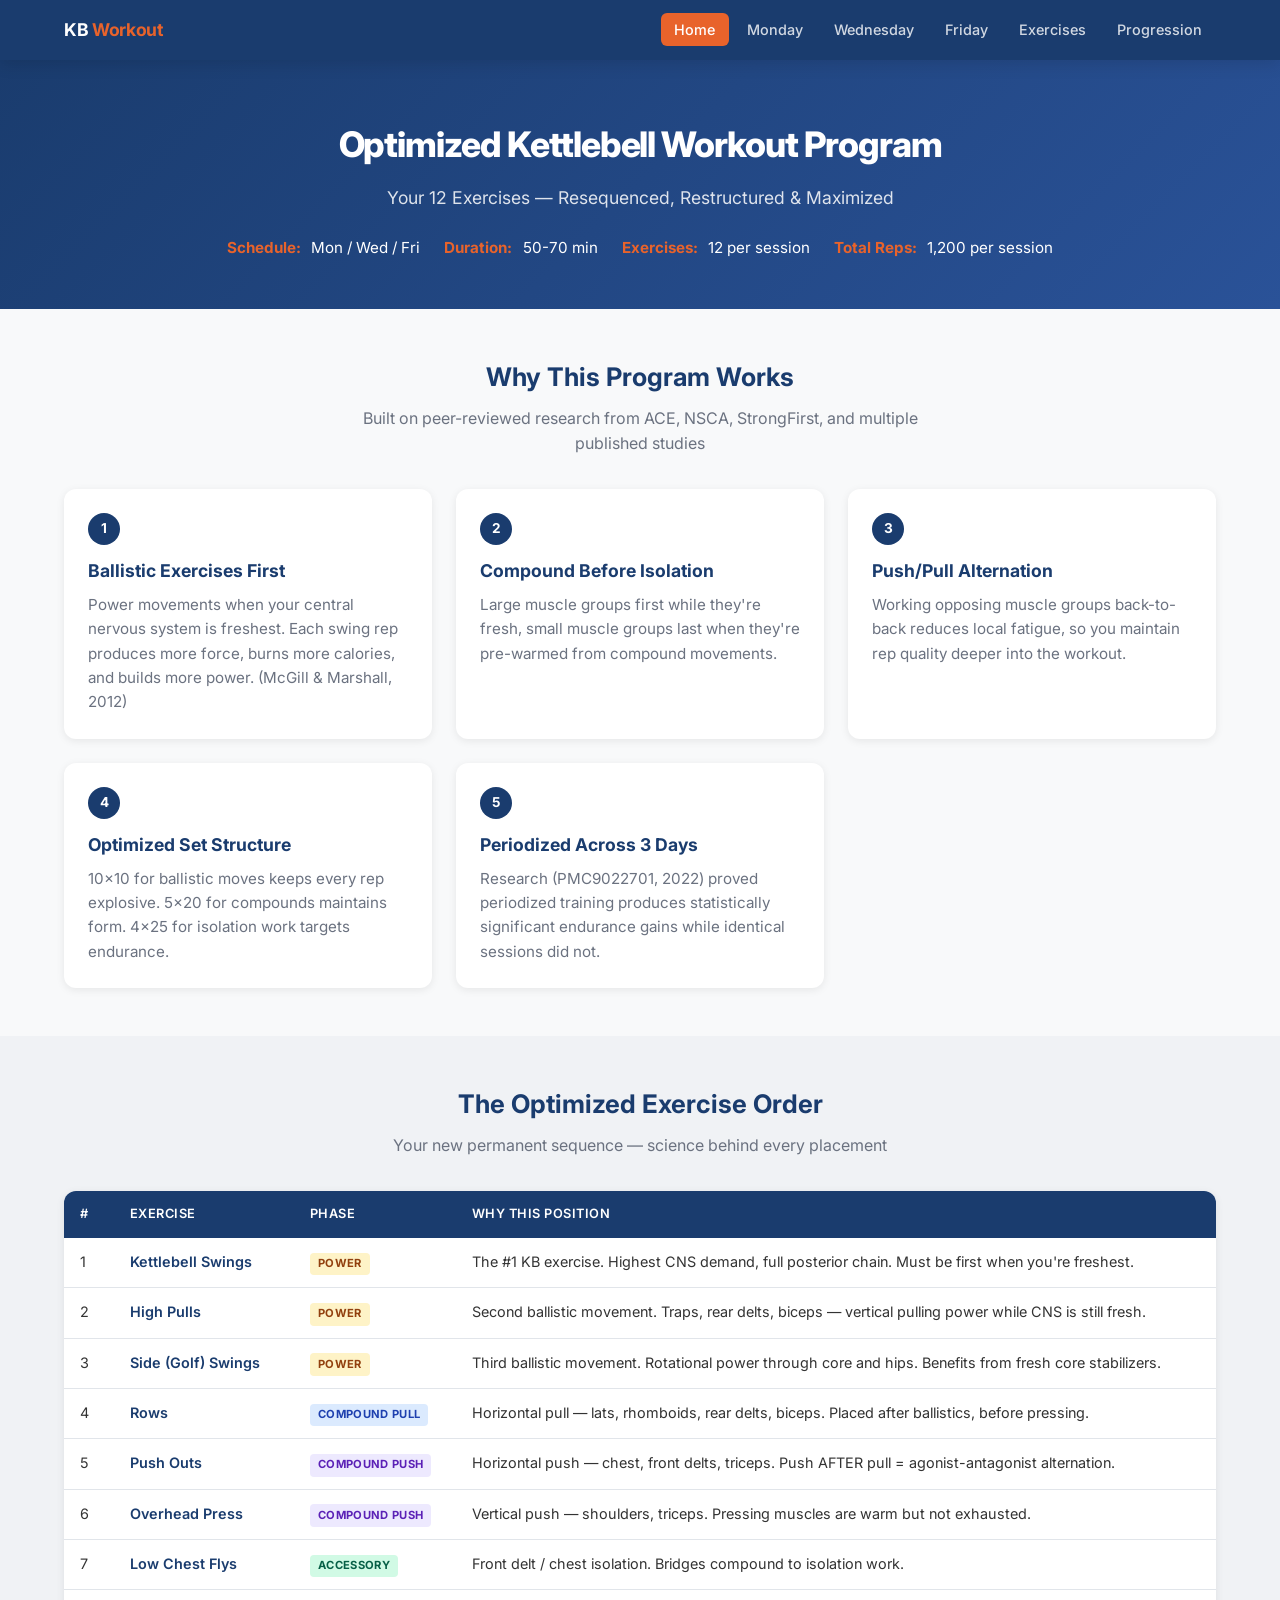
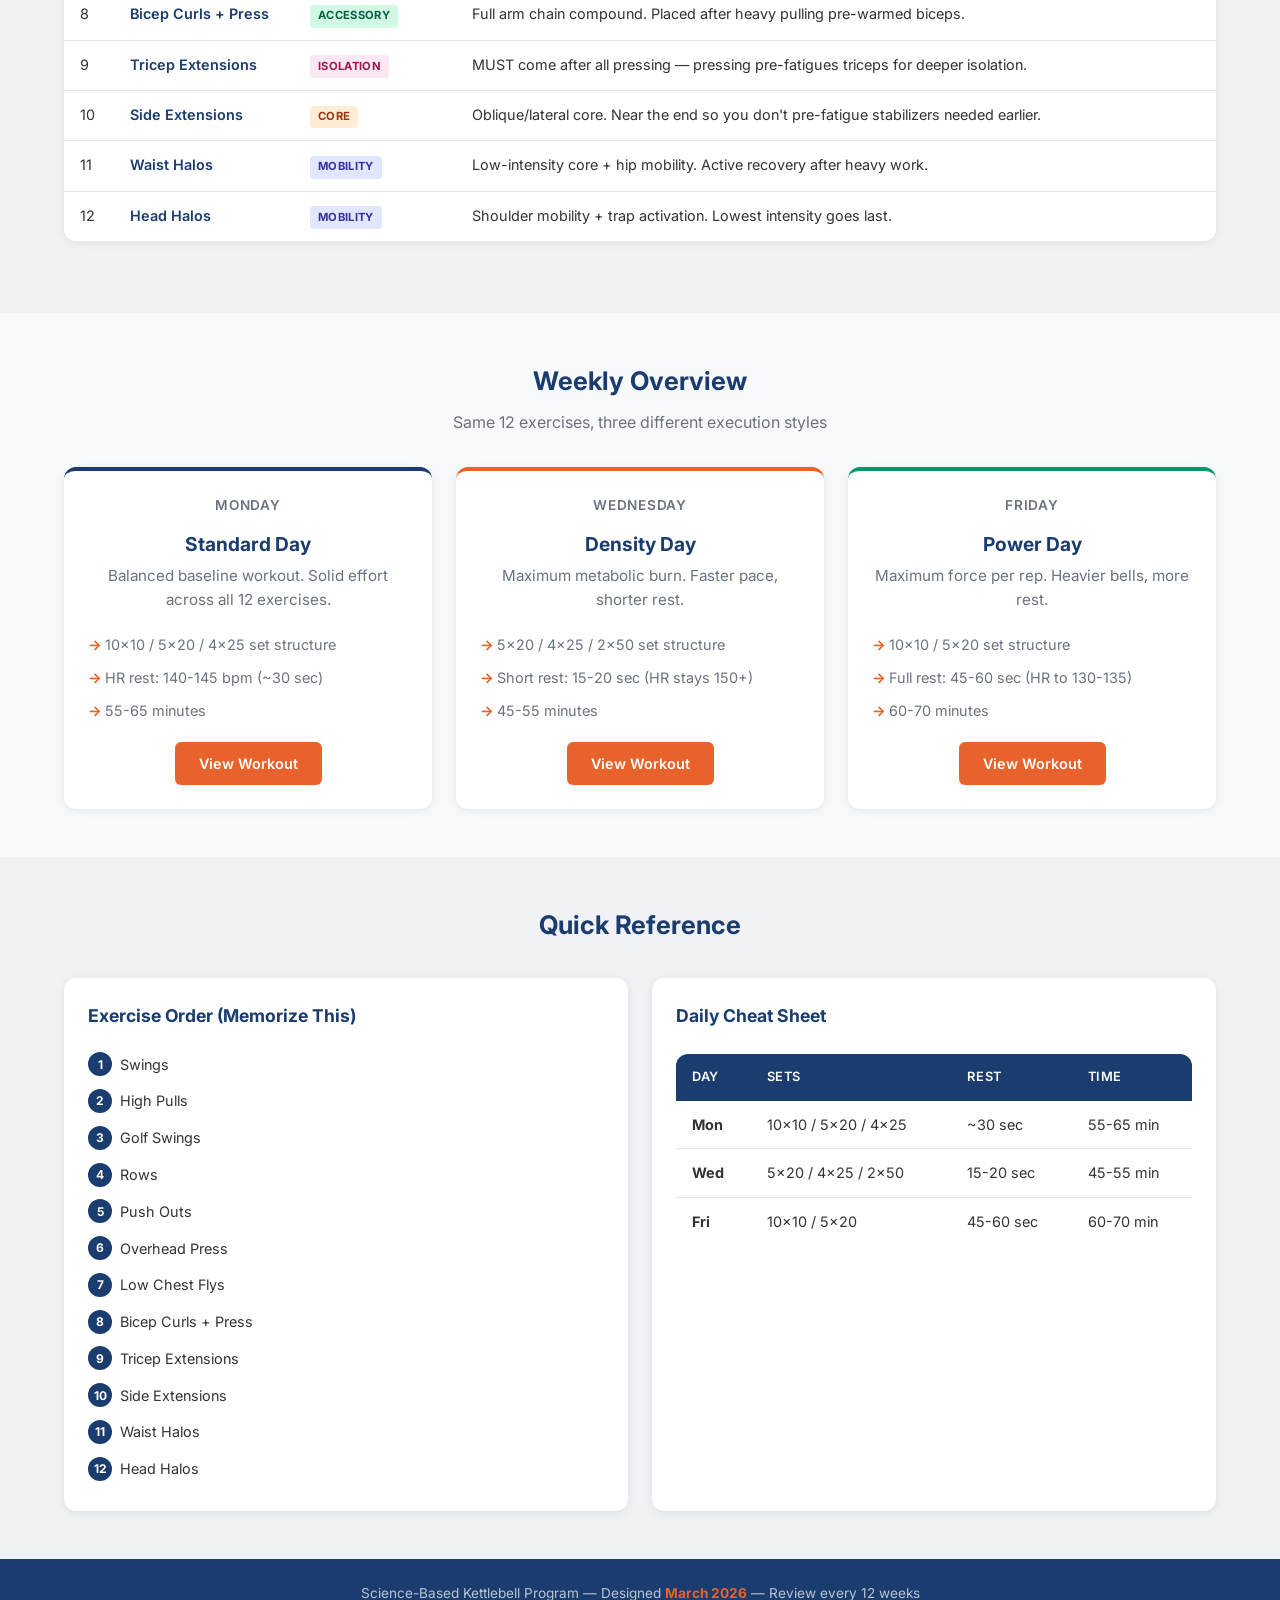
==== index.html @ ce572e8c "Initial kettlebell workout site with all pages - 6-page static site: home, monday, wednesday, friday" ====
<!DOCTYPE html>
<html lang="en">
<head>
  <meta charset="UTF-8">
  <meta name="viewport" content="width=device-width, initial-scale=1.0">
  <title>Kettlebell Workout Program</title>
  <link rel="preconnect" href="https://fonts.googleapis.com">
  <link href="https://fonts.googleapis.com/css2?family=Inter:wght@400;500;600;700;800&display=swap" rel="stylesheet">
  <link rel="stylesheet" href="css/style.css">
</head>
<body>

  <!-- Navigation -->
  <nav class="nav">
    <div class="nav-inner">
      <a href="index.html" class="nav-logo">KB <span>Workout</span></a>
      <ul class="nav-links">
        <li><a href="index.html" class="active">Home</a></li>
        <li><a href="monday.html">Monday</a></li>
        <li><a href="wednesday.html">Wednesday</a></li>
        <li><a href="friday.html">Friday</a></li>
        <li><a href="exercises.html">Exercises</a></li>
        <li><a href="progression.html">Progression</a></li>
      </ul>
      <button class="nav-toggle" aria-label="Toggle navigation" aria-expanded="false">
        <span></span><span></span><span></span>
      </button>
    </div>
  </nav>

  <main>
    <!-- Hero -->
    <section class="hero">
      <div class="container">
        <h1>Optimized Kettlebell Workout Program</h1>
        <p class="hero-subtitle">Your 12 Exercises &mdash; Resequenced, Restructured &amp; Maximized</p>
        <div class="hero-meta">
          <div class="hero-meta-item"><strong>Schedule:</strong>&nbsp;Mon / Wed / Fri</div>
          <div class="hero-meta-item"><strong>Duration:</strong>&nbsp;50-70 min</div>
          <div class="hero-meta-item"><strong>Exercises:</strong>&nbsp;12 per session</div>
          <div class="hero-meta-item"><strong>Total Reps:</strong>&nbsp;1,200 per session</div>
        </div>
      </div>
    </section>

    <!-- Why This Works -->
    <section class="section">
      <div class="container">
        <div class="section-header">
          <h2>Why This Program Works</h2>
          <p>Built on peer-reviewed research from ACE, NSCA, StrongFirst, and multiple published studies</p>
        </div>
        <div class="card-grid">
          <div class="card">
            <div class="card-number">1</div>
            <h3>Ballistic Exercises First</h3>
            <p>Power movements when your central nervous system is freshest. Each swing rep produces more force, burns more calories, and builds more power. (McGill &amp; Marshall, 2012)</p>
          </div>
          <div class="card">
            <div class="card-number">2</div>
            <h3>Compound Before Isolation</h3>
            <p>Large muscle groups first while they're fresh, small muscle groups last when they're pre-warmed from compound movements.</p>
          </div>
          <div class="card">
            <div class="card-number">3</div>
            <h3>Push/Pull Alternation</h3>
            <p>Working opposing muscle groups back-to-back reduces local fatigue, so you maintain rep quality deeper into the workout.</p>
          </div>
          <div class="card">
            <div class="card-number">4</div>
            <h3>Optimized Set Structure</h3>
            <p>10x10 for ballistic moves keeps every rep explosive. 5x20 for compounds maintains form. 4x25 for isolation work targets endurance.</p>
          </div>
          <div class="card">
            <div class="card-number">5</div>
            <h3>Periodized Across 3 Days</h3>
            <p>Research (PMC9022701, 2022) proved periodized training produces statistically significant endurance gains while identical sessions did not.</p>
          </div>
        </div>
      </div>
    </section>

    <!-- Optimized Exercise Order -->
    <section class="section section-alt">
      <div class="container">
        <div class="section-header">
          <h2>The Optimized Exercise Order</h2>
          <p>Your new permanent sequence &mdash; science behind every placement</p>
        </div>
        <div class="table-wrap">
          <table>
            <thead>
              <tr>
                <th>#</th>
                <th>Exercise</th>
                <th>Phase</th>
                <th>Why This Position</th>
              </tr>
            </thead>
            <tbody>
              <tr>
                <td>1</td>
                <td class="exercise-name">Kettlebell Swings</td>
                <td><span class="phase-badge phase-power">Power</span></td>
                <td>The #1 KB exercise. Highest CNS demand, full posterior chain. Must be first when you're freshest.</td>
              </tr>
              <tr>
                <td>2</td>
                <td class="exercise-name">High Pulls</td>
                <td><span class="phase-badge phase-power">Power</span></td>
                <td>Second ballistic movement. Traps, rear delts, biceps &mdash; vertical pulling power while CNS is still fresh.</td>
              </tr>
              <tr>
                <td>3</td>
                <td class="exercise-name">Side (Golf) Swings</td>
                <td><span class="phase-badge phase-power">Power</span></td>
                <td>Third ballistic movement. Rotational power through core and hips. Benefits from fresh core stabilizers.</td>
              </tr>
              <tr>
                <td>4</td>
                <td class="exercise-name">Rows</td>
                <td><span class="phase-badge phase-compound-pull">Compound Pull</span></td>
                <td>Horizontal pull &mdash; lats, rhomboids, rear delts, biceps. Placed after ballistics, before pressing.</td>
              </tr>
              <tr>
                <td>5</td>
                <td class="exercise-name">Push Outs</td>
                <td><span class="phase-badge phase-compound-push">Compound Push</span></td>
                <td>Horizontal push &mdash; chest, front delts, triceps. Push AFTER pull = agonist-antagonist alternation.</td>
              </tr>
              <tr>
                <td>6</td>
                <td class="exercise-name">Overhead Press</td>
                <td><span class="phase-badge phase-compound-push">Compound Push</span></td>
                <td>Vertical push &mdash; shoulders, triceps. Pressing muscles are warm but not exhausted.</td>
              </tr>
              <tr>
                <td>7</td>
                <td class="exercise-name">Low Chest Flys</td>
                <td><span class="phase-badge phase-accessory">Accessory</span></td>
                <td>Front delt / chest isolation. Bridges compound to isolation work.</td>
              </tr>
              <tr>
                <td>8</td>
                <td class="exercise-name">Bicep Curls + Press</td>
                <td><span class="phase-badge phase-accessory">Accessory</span></td>
                <td>Full arm chain compound. Placed after heavy pulling pre-warmed biceps.</td>
              </tr>
              <tr>
                <td>9</td>
                <td class="exercise-name">Tricep Extensions</td>
                <td><span class="phase-badge phase-isolation">Isolation</span></td>
                <td>MUST come after all pressing &mdash; pressing pre-fatigues triceps for deeper isolation.</td>
              </tr>
              <tr>
                <td>10</td>
                <td class="exercise-name">Side Extensions</td>
                <td><span class="phase-badge phase-core">Core</span></td>
                <td>Oblique/lateral core. Near the end so you don't pre-fatigue stabilizers needed earlier.</td>
              </tr>
              <tr>
                <td>11</td>
                <td class="exercise-name">Waist Halos</td>
                <td><span class="phase-badge phase-mobility">Mobility</span></td>
                <td>Low-intensity core + hip mobility. Active recovery after heavy work.</td>
              </tr>
              <tr>
                <td>12</td>
                <td class="exercise-name">Head Halos</td>
                <td><span class="phase-badge phase-mobility">Mobility</span></td>
                <td>Shoulder mobility + trap activation. Lowest intensity goes last.</td>
              </tr>
            </tbody>
          </table>
        </div>
      </div>
    </section>

    <!-- Weekly Overview -->
    <section class="section">
      <div class="container">
        <div class="section-header">
          <h2>Weekly Overview</h2>
          <p>Same 12 exercises, three different execution styles</p>
        </div>
        <div class="card-grid">
          <div class="card day-card monday-card">
            <div class="day-label">Monday</div>
            <h3>Standard Day</h3>
            <p>Balanced baseline workout. Solid effort across all 12 exercises.</p>
            <ul>
              <li>10x10 / 5x20 / 4x25 set structure</li>
              <li>HR rest: 140-145 bpm (~30 sec)</li>
              <li>55-65 minutes</li>
            </ul>
            <a href="monday.html" class="btn btn-primary">View Workout</a>
          </div>
          <div class="card day-card wednesday-card">
            <div class="day-label">Wednesday</div>
            <h3>Density Day</h3>
            <p>Maximum metabolic burn. Faster pace, shorter rest.</p>
            <ul>
              <li>5x20 / 4x25 / 2x50 set structure</li>
              <li>Short rest: 15-20 sec (HR stays 150+)</li>
              <li>45-55 minutes</li>
            </ul>
            <a href="wednesday.html" class="btn btn-primary">View Workout</a>
          </div>
          <div class="card day-card friday-card">
            <div class="day-label">Friday</div>
            <h3>Power Day</h3>
            <p>Maximum force per rep. Heavier bells, more rest.</p>
            <ul>
              <li>10x10 / 5x20 set structure</li>
              <li>Full rest: 45-60 sec (HR to 130-135)</li>
              <li>60-70 minutes</li>
            </ul>
            <a href="friday.html" class="btn btn-primary">View Workout</a>
          </div>
        </div>
      </div>
    </section>

    <!-- Quick Reference -->
    <section class="section section-alt">
      <div class="container">
        <div class="section-header">
          <h2>Quick Reference</h2>
        </div>
        <div class="quick-ref">
          <div class="quick-ref-list">
            <h3>Exercise Order (Memorize This)</h3>
            <ol>
              <li>Swings</li>
              <li>High Pulls</li>
              <li>Golf Swings</li>
              <li>Rows</li>
              <li>Push Outs</li>
              <li>Overhead Press</li>
              <li>Low Chest Flys</li>
              <li>Bicep Curls + Press</li>
              <li>Tricep Extensions</li>
              <li>Side Extensions</li>
              <li>Waist Halos</li>
              <li>Head Halos</li>
            </ol>
          </div>
          <div class="quick-ref-list">
            <h3>Daily Cheat Sheet</h3>
            <div class="table-wrap" style="box-shadow:none;">
              <table>
                <thead>
                  <tr><th>Day</th><th>Sets</th><th>Rest</th><th>Time</th></tr>
                </thead>
                <tbody>
                  <tr><td><strong>Mon</strong></td><td>10x10 / 5x20 / 4x25</td><td>~30 sec</td><td>55-65 min</td></tr>
                  <tr><td><strong>Wed</strong></td><td>5x20 / 4x25 / 2x50</td><td>15-20 sec</td><td>45-55 min</td></tr>
                  <tr><td><strong>Fri</strong></td><td>10x10 / 5x20</td><td>45-60 sec</td><td>60-70 min</td></tr>
                </tbody>
              </table>
            </div>
          </div>
        </div>
      </div>
    </section>
  </main>

  <footer>
    <p>Science-Based Kettlebell Program &mdash; Designed <strong>March 2026</strong> &mdash; Review every 12 weeks</p>
  </footer>

  <script src="js/main.js"></script>
</body>
</html>
---- css/style.css ----
/* ============================================
   Kettlebell Workout — Clean & Modern Theme
   ============================================ */

:root {
  --navy: #1a3c6e;
  --navy-light: #2a5298;
  --orange: #e8632b;
  --orange-hover: #d4551f;
  --bg: #f8f9fa;
  --white: #ffffff;
  --gray-50: #f0f2f5;
  --gray-100: #e1e5ea;
  --gray-300: #b0b8c4;
  --gray-600: #6b7280;
  --gray-800: #333333;
  --shadow: 0 2px 8px rgba(0,0,0,0.08);
  --shadow-lg: 0 4px 16px rgba(0,0,0,0.12);
  --radius: 8px;
  --radius-lg: 12px;
  --transition: 0.2s ease;
}

/* Reset */
*, *::before, *::after { box-sizing: border-box; margin: 0; padding: 0; }

body {
  font-family: 'Inter', -apple-system, BlinkMacSystemFont, 'Segoe UI', Roboto, sans-serif;
  background: var(--bg);
  color: var(--gray-800);
  line-height: 1.6;
  -webkit-font-smoothing: antialiased;
}

a { color: var(--navy); text-decoration: none; transition: color var(--transition); }
a:hover { color: var(--orange); }

/* ============================================
   Navigation
   ============================================ */

.nav {
  position: fixed;
  top: 0;
  left: 0;
  right: 0;
  z-index: 1000;
  background: var(--navy);
  box-shadow: var(--shadow-lg);
}

.nav-inner {
  max-width: 1200px;
  margin: 0 auto;
  padding: 0 1.5rem;
  display: flex;
  align-items: center;
  justify-content: space-between;
  height: 60px;
}

.nav-logo {
  color: var(--white);
  font-weight: 700;
  font-size: 1.1rem;
  letter-spacing: -0.02em;
}

.nav-logo span { color: var(--orange); }

.nav-links {
  display: flex;
  list-style: none;
  gap: 0.25rem;
}

.nav-links a {
  color: rgba(255,255,255,0.8);
  padding: 0.5rem 0.85rem;
  border-radius: 6px;
  font-size: 0.9rem;
  font-weight: 500;
  transition: all var(--transition);
}

.nav-links a:hover { color: var(--white); background: rgba(255,255,255,0.1); }
.nav-links a.active { color: var(--white); background: var(--orange); }

.nav-toggle {
  display: none;
  background: none;
  border: none;
  cursor: pointer;
  padding: 0.5rem;
}

.nav-toggle span {
  display: block;
  width: 24px;
  height: 2px;
  background: var(--white);
  margin: 5px 0;
  transition: all var(--transition);
}

/* ============================================
   Layout
   ============================================ */

.container {
  max-width: 1200px;
  margin: 0 auto;
  padding: 0 1.5rem;
}

main { padding-top: 60px; }

/* ============================================
   Hero
   ============================================ */

.hero {
  background: linear-gradient(135deg, var(--navy) 0%, var(--navy-light) 100%);
  color: var(--white);
  padding: 3.5rem 0 3rem;
  text-align: center;
}

.hero h1 {
  font-size: 2.2rem;
  font-weight: 800;
  letter-spacing: -0.03em;
  margin-bottom: 0.75rem;
}

.hero-subtitle {
  font-size: 1.1rem;
  opacity: 0.85;
  margin-bottom: 1.5rem;
}

.hero-meta {
  display: flex;
  justify-content: center;
  flex-wrap: wrap;
  gap: 1.5rem;
}

.hero-meta-item {
  display: flex;
  align-items: center;
  gap: 0.4rem;
  font-size: 0.95rem;
}

.hero-meta-item strong { color: var(--orange); }

/* ============================================
   Day Header (workout pages)
   ============================================ */

.day-hero {
  padding: 3rem 0 2rem;
  text-align: center;
}

.day-hero.monday { background: linear-gradient(135deg, #1a3c6e 0%, #2a5298 100%); color: white; }
.day-hero.wednesday { background: linear-gradient(135deg, #b45309 0%, #e8632b 100%); color: white; }
.day-hero.friday { background: linear-gradient(135deg, #065f46 0%, #059669 100%); color: white; }

.day-hero h1 { font-size: 2rem; font-weight: 800; margin-bottom: 0.5rem; }
.day-hero .day-tag {
  display: inline-block;
  background: rgba(255,255,255,0.2);
  padding: 0.25rem 1rem;
  border-radius: 20px;
  font-size: 0.85rem;
  font-weight: 600;
  text-transform: uppercase;
  letter-spacing: 0.05em;
  margin-bottom: 1rem;
}

.day-info {
  display: flex;
  justify-content: center;
  flex-wrap: wrap;
  gap: 2rem;
  margin-top: 1rem;
}

.day-info-item { font-size: 0.95rem; opacity: 0.9; }
.day-info-item strong { opacity: 1; }

/* ============================================
   Section
   ============================================ */

.section { padding: 3rem 0; }
.section-alt { background: var(--gray-50); }

.section-header {
  text-align: center;
  margin-bottom: 2rem;
}

.section-header h2 {
  font-size: 1.6rem;
  color: var(--navy);
  font-weight: 700;
  margin-bottom: 0.5rem;
}

.section-header p {
  color: var(--gray-600);
  max-width: 600px;
  margin: 0 auto;
}

/* ============================================
   Cards
   ============================================ */

.card-grid {
  display: grid;
  grid-template-columns: repeat(auto-fit, minmax(320px, 1fr));
  gap: 1.5rem;
}

.card {
  background: var(--white);
  border-radius: var(--radius-lg);
  box-shadow: var(--shadow);
  padding: 1.5rem;
  transition: box-shadow var(--transition), transform var(--transition);
}

.card:hover { box-shadow: var(--shadow-lg); transform: translateY(-2px); }

.card-number {
  display: inline-flex;
  align-items: center;
  justify-content: center;
  width: 32px;
  height: 32px;
  background: var(--navy);
  color: var(--white);
  border-radius: 50%;
  font-size: 0.85rem;
  font-weight: 700;
  margin-bottom: 0.75rem;
}

.card h3 {
  font-size: 1.1rem;
  color: var(--navy);
  margin-bottom: 0.5rem;
}

.card p { color: var(--gray-600); font-size: 0.95rem; }

/* Day cards */
.day-card {
  border-top: 4px solid var(--navy);
  text-align: center;
}

.day-card.monday-card { border-top-color: var(--navy); }
.day-card.wednesday-card { border-top-color: var(--orange); }
.day-card.friday-card { border-top-color: #059669; }

.day-card h3 { font-size: 1.2rem; margin-bottom: 0.25rem; }
.day-card .day-label { color: var(--gray-600); font-size: 0.85rem; text-transform: uppercase; letter-spacing: 0.05em; font-weight: 600; margin-bottom: 0.75rem; }
.day-card ul { list-style: none; text-align: left; margin: 1rem 0; }
.day-card ul li { padding: 0.3rem 0; font-size: 0.9rem; color: var(--gray-600); }
.day-card ul li::before { content: "→ "; color: var(--orange); font-weight: 700; }

.btn {
  display: inline-block;
  padding: 0.6rem 1.5rem;
  border-radius: 6px;
  font-weight: 600;
  font-size: 0.9rem;
  transition: all var(--transition);
  cursor: pointer;
  border: none;
}

.btn-primary { background: var(--orange); color: var(--white); }
.btn-primary:hover { background: var(--orange-hover); color: var(--white); }
.btn-outline { border: 2px solid var(--navy); color: var(--navy); background: transparent; }
.btn-outline:hover { background: var(--navy); color: var(--white); }

/* ============================================
   Tables
   ============================================ */

.table-wrap {
  overflow-x: auto;
  margin: 1.5rem 0;
  border-radius: var(--radius-lg);
  box-shadow: var(--shadow);
}

table {
  width: 100%;
  border-collapse: collapse;
  background: var(--white);
  font-size: 0.9rem;
}

thead { background: var(--navy); color: var(--white); }
thead th {
  padding: 0.85rem 1rem;
  text-align: left;
  font-weight: 600;
  font-size: 0.8rem;
  text-transform: uppercase;
  letter-spacing: 0.04em;
  white-space: nowrap;
}

tbody td {
  padding: 0.75rem 1rem;
  border-bottom: 1px solid var(--gray-100);
  vertical-align: top;
}

tbody tr:last-child td { border-bottom: none; }
tbody tr:hover { background: var(--gray-50); }

.exercise-name { font-weight: 600; color: var(--navy); }

.phase-badge {
  display: inline-block;
  padding: 0.15rem 0.5rem;
  border-radius: 4px;
  font-size: 0.7rem;
  font-weight: 700;
  text-transform: uppercase;
  letter-spacing: 0.03em;
}

.phase-power { background: #fef3c7; color: #92400e; }
.phase-compound-pull { background: #dbeafe; color: #1e40af; }
.phase-compound-push { background: #ede9fe; color: #5b21b6; }
.phase-accessory { background: #d1fae5; color: #065f46; }
.phase-isolation { background: #fce7f3; color: #9d174d; }
.phase-core { background: #ffedd5; color: #9a3412; }
.phase-mobility { background: #e0e7ff; color: #3730a3; }

.demo-link {
  display: inline-block;
  margin-top: 0.25rem;
  font-size: 0.8rem;
  color: var(--orange);
  font-weight: 600;
}

.demo-link:hover { text-decoration: underline; }

.total-reps {
  background: var(--navy);
  color: var(--white);
  padding: 1rem 1.5rem;
  border-radius: var(--radius);
  text-align: center;
  font-weight: 600;
  margin: 1.5rem 0;
}

/* ============================================
   Exercise Cards (exercises page)
   ============================================ */

.exercise-card {
  background: var(--white);
  border-radius: var(--radius-lg);
  box-shadow: var(--shadow);
  overflow: hidden;
  margin-bottom: 2rem;
}

.exercise-card-header {
  display: flex;
  align-items: center;
  gap: 1rem;
  padding: 1.25rem 1.5rem;
  background: var(--gray-50);
  border-bottom: 1px solid var(--gray-100);
}

.exercise-card-num {
  display: inline-flex;
  align-items: center;
  justify-content: center;
  width: 40px;
  height: 40px;
  background: var(--navy);
  color: var(--white);
  border-radius: 50%;
  font-size: 1rem;
  font-weight: 700;
  flex-shrink: 0;
}

.exercise-card-header h3 { font-size: 1.2rem; color: var(--navy); }

.exercise-card-body {
  display: grid;
  grid-template-columns: 1fr 1fr;
  gap: 1.5rem;
  padding: 1.5rem;
}

.video-wrap {
  position: relative;
  padding-bottom: 56.25%;
  height: 0;
  border-radius: var(--radius);
  overflow: hidden;
  background: #000;
}

.video-wrap iframe {
  position: absolute;
  top: 0;
  left: 0;
  width: 100%;
  height: 100%;
  border: none;
}

.form-cues h4 {
  font-size: 0.95rem;
  color: var(--navy);
  margin-bottom: 0.75rem;
}

.form-cues ul {
  list-style: none;
  padding: 0;
}

.form-cues li {
  padding: 0.35rem 0;
  padding-left: 1.25rem;
  position: relative;
  font-size: 0.9rem;
  color: var(--gray-600);
}

.form-cues li::before {
  content: "→";
  position: absolute;
  left: 0;
  color: var(--orange);
  font-weight: 700;
}

.exercise-usage {
  grid-column: 1 / -1;
  padding-top: 1rem;
  border-top: 1px solid var(--gray-100);
  font-size: 0.85rem;
  color: var(--gray-600);
}

.exercise-usage strong { color: var(--navy); }

.no-video {
  display: flex;
  flex-direction: column;
  align-items: center;
  justify-content: center;
  background: var(--gray-50);
  border-radius: var(--radius);
  padding: 2rem;
  text-align: center;
  min-height: 200px;
}

.no-video p { color: var(--gray-600); font-size: 0.9rem; margin-bottom: 0.75rem; }

/* ============================================
   Cooldown
   ============================================ */

.cooldown {
  background: var(--gray-50);
  border-radius: var(--radius-lg);
  padding: 1.5rem;
  margin: 2rem 0;
}

.cooldown h3 {
  color: var(--navy);
  font-size: 1.1rem;
  margin-bottom: 0.75rem;
}

.cooldown ul { list-style: none; }
.cooldown li {
  padding: 0.3rem 0;
  font-size: 0.9rem;
  color: var(--gray-600);
}
.cooldown li::before { content: "• "; color: var(--orange); font-weight: 700; }

/* ============================================
   Day Navigation
   ============================================ */

.day-nav {
  display: flex;
  justify-content: space-between;
  padding: 2rem 0;
  border-top: 1px solid var(--gray-100);
  margin-top: 2rem;
}

.day-nav a {
  display: flex;
  align-items: center;
  gap: 0.5rem;
  font-weight: 600;
  font-size: 0.95rem;
}

/* ============================================
   Progression Timeline
   ============================================ */

.timeline {
  position: relative;
  padding-left: 2rem;
}

.timeline::before {
  content: "";
  position: absolute;
  left: 0.5rem;
  top: 0;
  bottom: 0;
  width: 3px;
  background: var(--gray-100);
  border-radius: 2px;
}

.timeline-item {
  position: relative;
  padding-bottom: 2rem;
}

.timeline-item::before {
  content: "";
  position: absolute;
  left: -1.65rem;
  top: 0.35rem;
  width: 12px;
  height: 12px;
  border-radius: 50%;
  background: var(--orange);
  border: 3px solid var(--bg);
}

.timeline-item h3 {
  color: var(--navy);
  font-size: 1.1rem;
  margin-bottom: 0.5rem;
}

.timeline-item ul { list-style: none; }
.timeline-item li {
  padding: 0.25rem 0;
  font-size: 0.9rem;
  color: var(--gray-600);
}
.timeline-item li::before { content: "→ "; color: var(--orange); font-weight: 700; }

/* ============================================
   Quick Reference
   ============================================ */

.quick-ref {
  display: grid;
  grid-template-columns: 1fr 1fr;
  gap: 1.5rem;
}

.quick-ref-list {
  background: var(--white);
  border-radius: var(--radius-lg);
  box-shadow: var(--shadow);
  padding: 1.5rem;
}

.quick-ref-list h3 {
  color: var(--navy);
  margin-bottom: 1rem;
  font-size: 1.1rem;
}

.quick-ref-list ol {
  list-style: none;
  counter-reset: item;
}

.quick-ref-list ol li {
  counter-increment: item;
  padding: 0.4rem 0;
  font-size: 0.9rem;
  display: flex;
  align-items: center;
  gap: 0.5rem;
}

.quick-ref-list ol li::before {
  content: counter(item);
  display: inline-flex;
  align-items: center;
  justify-content: center;
  width: 24px;
  height: 24px;
  background: var(--navy);
  color: var(--white);
  border-radius: 50%;
  font-size: 0.75rem;
  font-weight: 700;
  flex-shrink: 0;
}

/* ============================================
   Footer
   ============================================ */

footer {
  background: var(--navy);
  color: rgba(255,255,255,0.7);
  text-align: center;
  padding: 1.5rem;
  font-size: 0.85rem;
}

footer strong { color: var(--orange); }

/* ============================================
   Responsive
   ============================================ */

@media (max-width: 768px) {
  .nav-links { display: none; }
  .nav-links.open {
    display: flex;
    flex-direction: column;
    position: absolute;
    top: 60px;
    left: 0;
    right: 0;
    background: var(--navy);
    padding: 1rem;
    box-shadow: var(--shadow-lg);
  }
  .nav-toggle { display: block; }

  .hero h1 { font-size: 1.6rem; }
  .hero-meta { gap: 0.75rem; }

  .card-grid { grid-template-columns: 1fr; }

  .exercise-card-body { grid-template-columns: 1fr; }

  .quick-ref { grid-template-columns: 1fr; }

  .day-hero h1 { font-size: 1.5rem; }
  .day-info { gap: 1rem; }

  table { font-size: 0.8rem; }
  thead th, tbody td { padding: 0.5rem 0.6rem; }
}

@media (max-width: 480px) {
  .hero h1 { font-size: 1.3rem; }
  .section { padding: 2rem 0; }
  .container { padding: 0 1rem; }
}
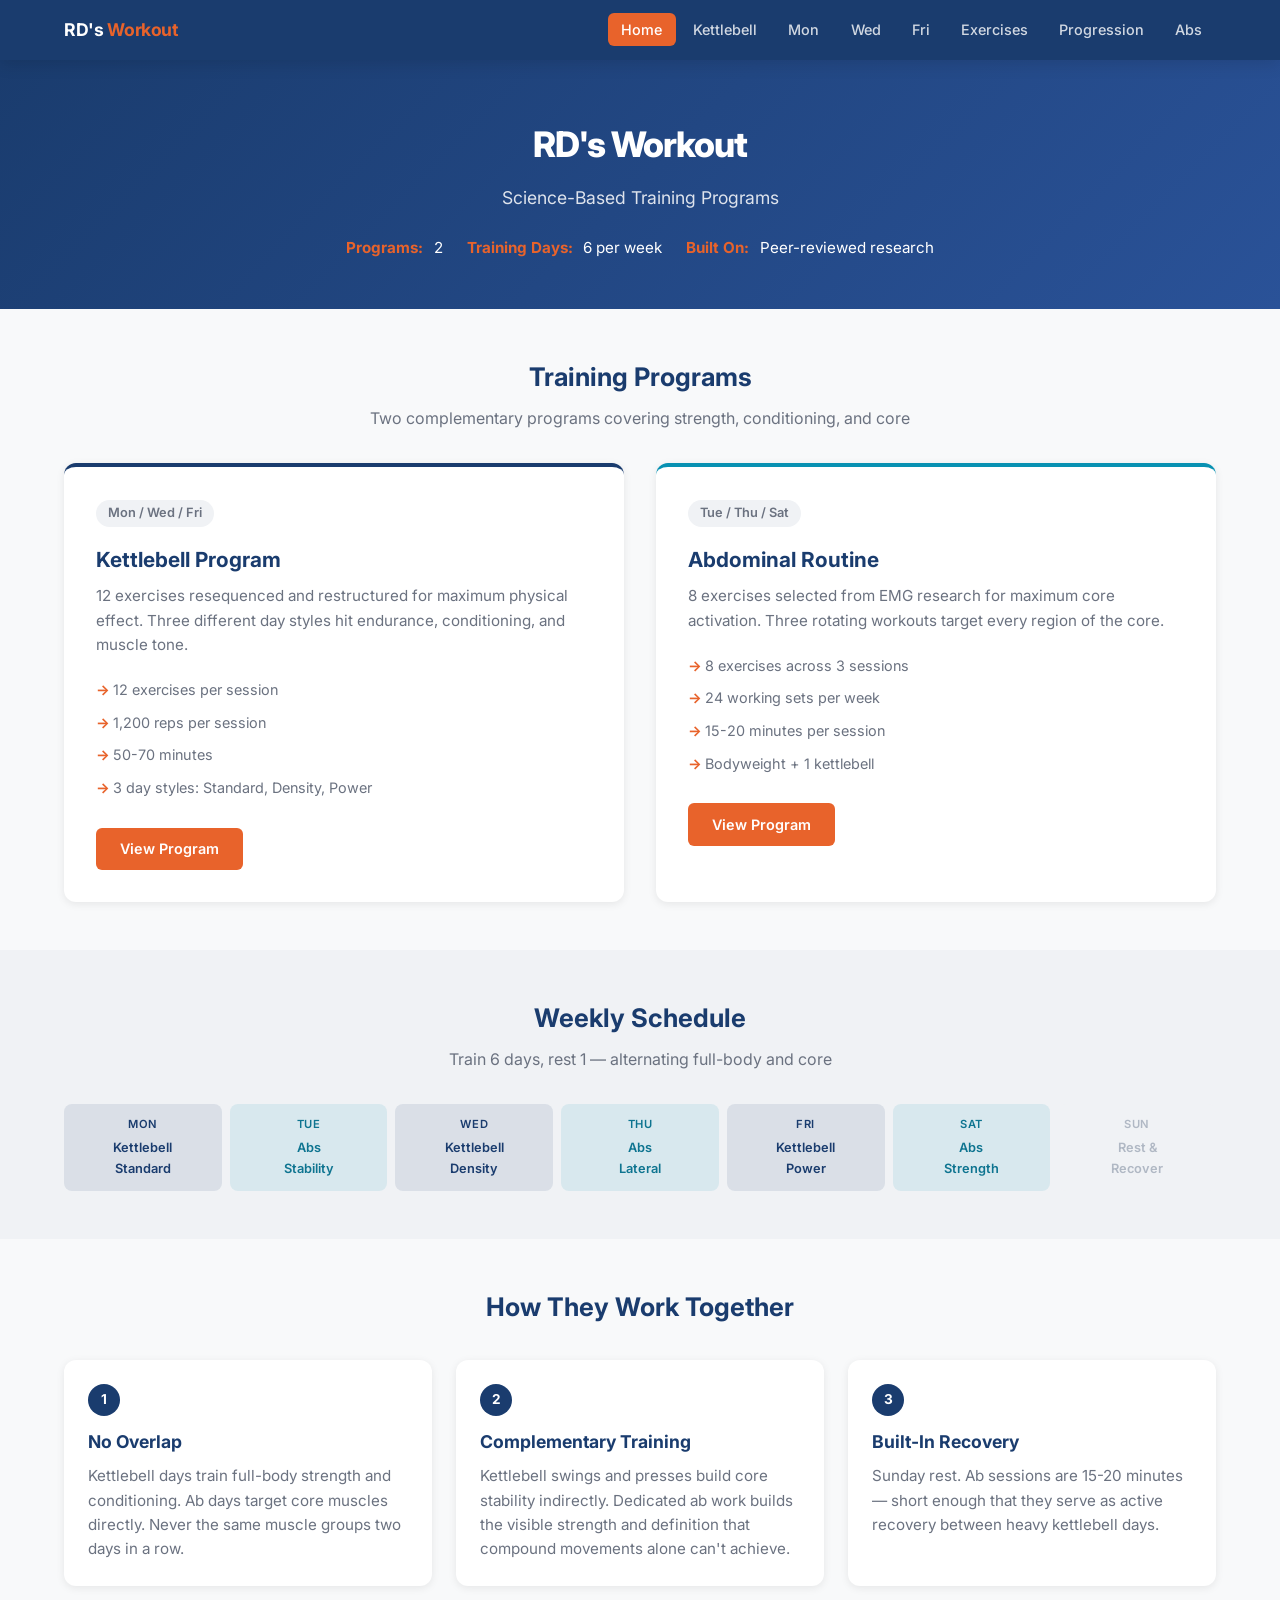
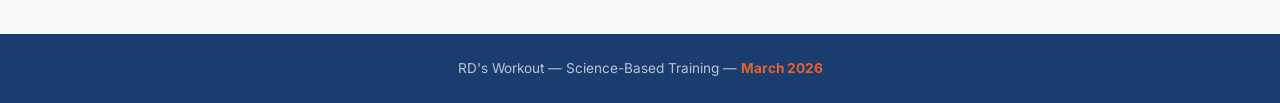
==== commit 101b6277: "Add ab routine and restructure site as RD's Workout - Rename index.html → kettlebell.html (KB progra" ====
--- a/index.html
+++ b/index.html
@@ -3,24 +3,25 @@
 <head>
   <meta charset="UTF-8">
   <meta name="viewport" content="width=device-width, initial-scale=1.0">
-  <title>Kettlebell Workout Program</title>
+  <title>RD's Workout</title>
   <link rel="preconnect" href="https://fonts.googleapis.com">
   <link href="https://fonts.googleapis.com/css2?family=Inter:wght@400;500;600;700;800&display=swap" rel="stylesheet">
   <link rel="stylesheet" href="css/style.css">
 </head>
 <body>
 
-  <!-- Navigation -->
   <nav class="nav">
     <div class="nav-inner">
-      <a href="index.html" class="nav-logo">KB <span>Workout</span></a>
+      <a href="index.html" class="nav-logo">RD's <span>Workout</span></a>
       <ul class="nav-links">
         <li><a href="index.html" class="active">Home</a></li>
-        <li><a href="monday.html">Monday</a></li>
-        <li><a href="wednesday.html">Wednesday</a></li>
-        <li><a href="friday.html">Friday</a></li>
+        <li><a href="kettlebell.html">Kettlebell</a></li>
+        <li><a href="monday.html">Mon</a></li>
+        <li><a href="wednesday.html">Wed</a></li>
+        <li><a href="friday.html">Fri</a></li>
         <li><a href="exercises.html">Exercises</a></li>
         <li><a href="progression.html">Progression</a></li>
+        <li><a href="abs.html">Abs</a></li>
       </ul>
       <button class="nav-toggle" aria-label="Toggle navigation" aria-expanded="false">
         <span></span><span></span><span></span>
@@ -29,236 +30,118 @@
   </nav>
 
   <main>
-    <!-- Hero -->
     <section class="hero">
       <div class="container">
-        <h1>Optimized Kettlebell Workout Program</h1>
-        <p class="hero-subtitle">Your 12 Exercises &mdash; Resequenced, Restructured &amp; Maximized</p>
+        <h1>RD's Workout</h1>
+        <p class="hero-subtitle">Science-Based Training Programs</p>
         <div class="hero-meta">
-          <div class="hero-meta-item"><strong>Schedule:</strong>&nbsp;Mon / Wed / Fri</div>
-          <div class="hero-meta-item"><strong>Duration:</strong>&nbsp;50-70 min</div>
-          <div class="hero-meta-item"><strong>Exercises:</strong>&nbsp;12 per session</div>
-          <div class="hero-meta-item"><strong>Total Reps:</strong>&nbsp;1,200 per session</div>
+          <div class="hero-meta-item"><strong>Programs:</strong>&nbsp;2</div>
+          <div class="hero-meta-item"><strong>Training Days:</strong>&nbsp;6 per week</div>
+          <div class="hero-meta-item"><strong>Built On:</strong>&nbsp;Peer-reviewed research</div>
         </div>
       </div>
     </section>
 
-    <!-- Why This Works -->
+    <!-- Programs -->
     <section class="section">
       <div class="container">
         <div class="section-header">
-          <h2>Why This Program Works</h2>
-          <p>Built on peer-reviewed research from ACE, NSCA, StrongFirst, and multiple published studies</p>
+          <h2>Training Programs</h2>
+          <p>Two complementary programs covering strength, conditioning, and core</p>
         </div>
-        <div class="card-grid">
-          <div class="card">
-            <div class="card-number">1</div>
-            <h3>Ballistic Exercises First</h3>
-            <p>Power movements when your central nervous system is freshest. Each swing rep produces more force, burns more calories, and builds more power. (McGill &amp; Marshall, 2012)</p>
+
+        <div class="program-grid">
+          <div class="program-card">
+            <div class="program-schedule">Mon / Wed / Fri</div>
+            <h3>Kettlebell Program</h3>
+            <p>12 exercises resequenced and restructured for maximum physical effect. Three different day styles hit endurance, conditioning, and muscle tone.</p>
+            <ul>
+              <li>12 exercises per session</li>
+              <li>1,200 reps per session</li>
+              <li>50-70 minutes</li>
+              <li>3 day styles: Standard, Density, Power</li>
+            </ul>
+            <a href="kettlebell.html" class="btn btn-primary">View Program</a>
           </div>
-          <div class="card">
-            <div class="card-number">2</div>
-            <h3>Compound Before Isolation</h3>
-            <p>Large muscle groups first while they're fresh, small muscle groups last when they're pre-warmed from compound movements.</p>
-          </div>
-          <div class="card">
-            <div class="card-number">3</div>
-            <h3>Push/Pull Alternation</h3>
-            <p>Working opposing muscle groups back-to-back reduces local fatigue, so you maintain rep quality deeper into the workout.</p>
-          </div>
-          <div class="card">
-            <div class="card-number">4</div>
-            <h3>Optimized Set Structure</h3>
-            <p>10x10 for ballistic moves keeps every rep explosive. 5x20 for compounds maintains form. 4x25 for isolation work targets endurance.</p>
-          </div>
-          <div class="card">
-            <div class="card-number">5</div>
-            <h3>Periodized Across 3 Days</h3>
-            <p>Research (PMC9022701, 2022) proved periodized training produces statistically significant endurance gains while identical sessions did not.</p>
+
+          <div class="program-card abs-card">
+            <div class="program-schedule">Tue / Thu / Sat</div>
+            <h3>Abdominal Routine</h3>
+            <p>8 exercises selected from EMG research for maximum core activation. Three rotating workouts target every region of the core.</p>
+            <ul>
+              <li>8 exercises across 3 sessions</li>
+              <li>24 working sets per week</li>
+              <li>15-20 minutes per session</li>
+              <li>Bodyweight + 1 kettlebell</li>
+            </ul>
+            <a href="abs.html" class="btn btn-primary">View Program</a>
           </div>
         </div>
       </div>
     </section>
 
-    <!-- Optimized Exercise Order -->
+    <!-- Weekly Schedule -->
     <section class="section section-alt">
       <div class="container">
         <div class="section-header">
-          <h2>The Optimized Exercise Order</h2>
-          <p>Your new permanent sequence &mdash; science behind every placement</p>
+          <h2>Weekly Schedule</h2>
+          <p>Train 6 days, rest 1 &mdash; alternating full-body and core</p>
         </div>
-        <div class="table-wrap">
-          <table>
-            <thead>
-              <tr>
-                <th>#</th>
-                <th>Exercise</th>
-                <th>Phase</th>
-                <th>Why This Position</th>
-              </tr>
-            </thead>
-            <tbody>
-              <tr>
-                <td>1</td>
-                <td class="exercise-name">Kettlebell Swings</td>
-                <td><span class="phase-badge phase-power">Power</span></td>
-                <td>The #1 KB exercise. Highest CNS demand, full posterior chain. Must be first when you're freshest.</td>
-              </tr>
-              <tr>
-                <td>2</td>
-                <td class="exercise-name">High Pulls</td>
-                <td><span class="phase-badge phase-power">Power</span></td>
-                <td>Second ballistic movement. Traps, rear delts, biceps &mdash; vertical pulling power while CNS is still fresh.</td>
-              </tr>
-              <tr>
-                <td>3</td>
-                <td class="exercise-name">Side (Golf) Swings</td>
-                <td><span class="phase-badge phase-power">Power</span></td>
-                <td>Third ballistic movement. Rotational power through core and hips. Benefits from fresh core stabilizers.</td>
-              </tr>
-              <tr>
-                <td>4</td>
-                <td class="exercise-name">Rows</td>
-                <td><span class="phase-badge phase-compound-pull">Compound Pull</span></td>
-                <td>Horizontal pull &mdash; lats, rhomboids, rear delts, biceps. Placed after ballistics, before pressing.</td>
-              </tr>
-              <tr>
-                <td>5</td>
-                <td class="exercise-name">Push Outs</td>
-                <td><span class="phase-badge phase-compound-push">Compound Push</span></td>
-                <td>Horizontal push &mdash; chest, front delts, triceps. Push AFTER pull = agonist-antagonist alternation.</td>
-              </tr>
-              <tr>
-                <td>6</td>
-                <td class="exercise-name">Overhead Press</td>
-                <td><span class="phase-badge phase-compound-push">Compound Push</span></td>
-                <td>Vertical push &mdash; shoulders, triceps. Pressing muscles are warm but not exhausted.</td>
-              </tr>
-              <tr>
-                <td>7</td>
-                <td class="exercise-name">Low Chest Flys</td>
-                <td><span class="phase-badge phase-accessory">Accessory</span></td>
-                <td>Front delt / chest isolation. Bridges compound to isolation work.</td>
-              </tr>
-              <tr>
-                <td>8</td>
-                <td class="exercise-name">Bicep Curls + Press</td>
-                <td><span class="phase-badge phase-accessory">Accessory</span></td>
-                <td>Full arm chain compound. Placed after heavy pulling pre-warmed biceps.</td>
-              </tr>
-              <tr>
-                <td>9</td>
-                <td class="exercise-name">Tricep Extensions</td>
-                <td><span class="phase-badge phase-isolation">Isolation</span></td>
-                <td>MUST come after all pressing &mdash; pressing pre-fatigues triceps for deeper isolation.</td>
-              </tr>
-              <tr>
-                <td>10</td>
-                <td class="exercise-name">Side Extensions</td>
-                <td><span class="phase-badge phase-core">Core</span></td>
-                <td>Oblique/lateral core. Near the end so you don't pre-fatigue stabilizers needed earlier.</td>
-              </tr>
-              <tr>
-                <td>11</td>
-                <td class="exercise-name">Waist Halos</td>
-                <td><span class="phase-badge phase-mobility">Mobility</span></td>
-                <td>Low-intensity core + hip mobility. Active recovery after heavy work.</td>
-              </tr>
-              <tr>
-                <td>12</td>
-                <td class="exercise-name">Head Halos</td>
-                <td><span class="phase-badge phase-mobility">Mobility</span></td>
-                <td>Shoulder mobility + trap activation. Lowest intensity goes last.</td>
-              </tr>
-            </tbody>
-          </table>
-        </div>
-      </div>
-    </section>
 
-    <!-- Weekly Overview -->
-    <section class="section">
-      <div class="container">
-        <div class="section-header">
-          <h2>Weekly Overview</h2>
-          <p>Same 12 exercises, three different execution styles</p>
-        </div>
-        <div class="card-grid">
-          <div class="card day-card monday-card">
-            <div class="day-label">Monday</div>
-            <h3>Standard Day</h3>
-            <p>Balanced baseline workout. Solid effort across all 12 exercises.</p>
-            <ul>
-              <li>10x10 / 5x20 / 4x25 set structure</li>
-              <li>HR rest: 140-145 bpm (~30 sec)</li>
-              <li>55-65 minutes</li>
-            </ul>
-            <a href="monday.html" class="btn btn-primary">View Workout</a>
+        <div class="week-grid">
+          <div class="week-day kb">
+            <span class="week-day-name">Mon</span>
+            Kettlebell<br>Standard
           </div>
-          <div class="card day-card wednesday-card">
-            <div class="day-label">Wednesday</div>
-            <h3>Density Day</h3>
-            <p>Maximum metabolic burn. Faster pace, shorter rest.</p>
-            <ul>
-              <li>5x20 / 4x25 / 2x50 set structure</li>
-              <li>Short rest: 15-20 sec (HR stays 150+)</li>
-              <li>45-55 minutes</li>
-            </ul>
-            <a href="wednesday.html" class="btn btn-primary">View Workout</a>
+          <div class="week-day abs-day">
+            <span class="week-day-name">Tue</span>
+            Abs<br>Stability
           </div>
-          <div class="card day-card friday-card">
-            <div class="day-label">Friday</div>
-            <h3>Power Day</h3>
-            <p>Maximum force per rep. Heavier bells, more rest.</p>
-            <ul>
-              <li>10x10 / 5x20 set structure</li>
-              <li>Full rest: 45-60 sec (HR to 130-135)</li>
-              <li>60-70 minutes</li>
-            </ul>
-            <a href="friday.html" class="btn btn-primary">View Workout</a>
+          <div class="week-day kb">
+            <span class="week-day-name">Wed</span>
+            Kettlebell<br>Density
+          </div>
+          <div class="week-day abs-day">
+            <span class="week-day-name">Thu</span>
+            Abs<br>Lateral
+          </div>
+          <div class="week-day kb">
+            <span class="week-day-name">Fri</span>
+            Kettlebell<br>Power
+          </div>
+          <div class="week-day abs-day">
+            <span class="week-day-name">Sat</span>
+            Abs<br>Strength
+          </div>
+          <div class="week-day rest">
+            <span class="week-day-name">Sun</span>
+            Rest &amp;<br>Recover
           </div>
         </div>
       </div>
     </section>
 
-    <!-- Quick Reference -->
-    <section class="section section-alt">
+    <!-- How They Work Together -->
+    <section class="section">
       <div class="container">
         <div class="section-header">
-          <h2>Quick Reference</h2>
+          <h2>How They Work Together</h2>
         </div>
-        <div class="quick-ref">
-          <div class="quick-ref-list">
-            <h3>Exercise Order (Memorize This)</h3>
-            <ol>
-              <li>Swings</li>
-              <li>High Pulls</li>
-              <li>Golf Swings</li>
-              <li>Rows</li>
-              <li>Push Outs</li>
-              <li>Overhead Press</li>
-              <li>Low Chest Flys</li>
-              <li>Bicep Curls + Press</li>
-              <li>Tricep Extensions</li>
-              <li>Side Extensions</li>
-              <li>Waist Halos</li>
-              <li>Head Halos</li>
-            </ol>
+        <div class="card-grid">
+          <div class="card">
+            <div class="card-number">1</div>
+            <h3>No Overlap</h3>
+            <p>Kettlebell days train full-body strength and conditioning. Ab days target core muscles directly. Never the same muscle groups two days in a row.</p>
           </div>
-          <div class="quick-ref-list">
-            <h3>Daily Cheat Sheet</h3>
-            <div class="table-wrap" style="box-shadow:none;">
-              <table>
-                <thead>
-                  <tr><th>Day</th><th>Sets</th><th>Rest</th><th>Time</th></tr>
-                </thead>
-                <tbody>
-                  <tr><td><strong>Mon</strong></td><td>10x10 / 5x20 / 4x25</td><td>~30 sec</td><td>55-65 min</td></tr>
-                  <tr><td><strong>Wed</strong></td><td>5x20 / 4x25 / 2x50</td><td>15-20 sec</td><td>45-55 min</td></tr>
-                  <tr><td><strong>Fri</strong></td><td>10x10 / 5x20</td><td>45-60 sec</td><td>60-70 min</td></tr>
-                </tbody>
-              </table>
-            </div>
+          <div class="card">
+            <div class="card-number">2</div>
+            <h3>Complementary Training</h3>
+            <p>Kettlebell swings and presses build core stability indirectly. Dedicated ab work builds the visible strength and definition that compound movements alone can't achieve.</p>
+          </div>
+          <div class="card">
+            <div class="card-number">3</div>
+            <h3>Built-In Recovery</h3>
+            <p>Sunday rest. Ab sessions are 15-20 minutes &mdash; short enough that they serve as active recovery between heavy kettlebell days.</p>
           </div>
         </div>
       </div>
@@ -266,7 +149,7 @@
   </main>
 
   <footer>
-    <p>Science-Based Kettlebell Program &mdash; Designed <strong>March 2026</strong> &mdash; Review every 12 weeks</p>
+    <p>RD's Workout &mdash; Science-Based Training &mdash; <strong>March 2026</strong></p>
   </footer>
 
   <script src="js/main.js"></script>
--- a/css/style.css
+++ b/css/style.css
@@ -348,6 +348,11 @@
 .phase-isolation { background: #fce7f3; color: #9d174d; }
 .phase-core { background: #ffedd5; color: #9a3412; }
 .phase-mobility { background: #e0e7ff; color: #3730a3; }
+.phase-stability { background: #ccfbf1; color: #0f766e; }
+.phase-flexion { background: #fef3c7; color: #92400e; }
+.phase-rotation { background: #ede9fe; color: #5b21b6; }
+.phase-isometric { background: #e0e7ff; color: #3730a3; }
+.phase-anti-rotation { background: #dbeafe; color: #1e40af; }
 
 .demo-link {
   display: inline-block;
@@ -643,6 +648,114 @@
 }
 
 footer strong { color: var(--orange); }
+
+/* ============================================
+   Abs Program
+   ============================================ */
+
+.day-hero.abs { background: linear-gradient(135deg, #0e7490 0%, #0891b2 100%); color: white; }
+
+.abs-card { border-top-color: #0891b2; }
+
+.program-grid {
+  display: grid;
+  grid-template-columns: 1fr 1fr;
+  gap: 2rem;
+  margin-top: 1.5rem;
+}
+
+.program-card {
+  background: var(--white);
+  border-radius: var(--radius-lg);
+  box-shadow: var(--shadow);
+  padding: 2rem;
+  border-top: 4px solid var(--navy);
+  transition: box-shadow var(--transition), transform var(--transition);
+}
+
+.program-card:hover { box-shadow: var(--shadow-lg); transform: translateY(-2px); }
+.program-card.abs-card { border-top-color: #0891b2; }
+
+.program-card h3 {
+  font-size: 1.3rem;
+  color: var(--navy);
+  margin-bottom: 0.5rem;
+}
+
+.program-card .program-schedule {
+  display: inline-block;
+  padding: 0.2rem 0.75rem;
+  border-radius: 20px;
+  font-size: 0.8rem;
+  font-weight: 600;
+  background: var(--gray-50);
+  color: var(--gray-600);
+  margin-bottom: 1rem;
+}
+
+.program-card p { color: var(--gray-600); font-size: 0.95rem; margin-bottom: 1rem; }
+.program-card ul { list-style: none; margin-bottom: 1.5rem; }
+.program-card ul li { padding: 0.3rem 0; font-size: 0.9rem; color: var(--gray-600); }
+.program-card ul li::before { content: "→ "; color: var(--orange); font-weight: 700; }
+
+.week-grid {
+  display: grid;
+  grid-template-columns: repeat(7, 1fr);
+  gap: 0.5rem;
+  text-align: center;
+  margin-top: 1.5rem;
+}
+
+.week-day {
+  padding: 0.75rem 0.25rem;
+  border-radius: var(--radius);
+  font-size: 0.8rem;
+  font-weight: 600;
+}
+
+.week-day .week-day-name {
+  display: block;
+  font-size: 0.7rem;
+  text-transform: uppercase;
+  letter-spacing: 0.05em;
+  margin-bottom: 0.25rem;
+}
+
+.week-day.kb { background: rgba(26,60,110,0.1); color: var(--navy); }
+.week-day.abs-day { background: rgba(8,145,178,0.1); color: #0e7490; }
+.week-day.rest { background: var(--gray-50); color: var(--gray-300); }
+
+/* Workout section dividers */
+.workout-divider {
+  display: flex;
+  align-items: center;
+  gap: 1rem;
+  margin: 2.5rem 0 1.5rem;
+}
+
+.workout-divider h3 {
+  white-space: nowrap;
+  color: var(--navy);
+  font-size: 1.2rem;
+}
+
+.workout-divider::after {
+  content: "";
+  flex: 1;
+  height: 2px;
+  background: var(--gray-100);
+}
+
+.workout-meta {
+  display: flex;
+  gap: 1.5rem;
+  flex-wrap: wrap;
+  margin-bottom: 1rem;
+  font-size: 0.9rem;
+  color: var(--gray-600);
+}
+
+.workout-meta strong { color: var(--navy); }
 
 /* ============================================
    Responsive
@@ -667,6 +780,9 @@
   .hero-meta { gap: 0.75rem; }
 
   .card-grid { grid-template-columns: 1fr; }
+  .program-grid { grid-template-columns: 1fr; }
+  .week-grid { grid-template-columns: repeat(7, 1fr); gap: 0.25rem; }
+  .week-day { padding: 0.5rem 0.15rem; font-size: 0.7rem; }
 
   .exercise-card-body { grid-template-columns: 1fr; }
 
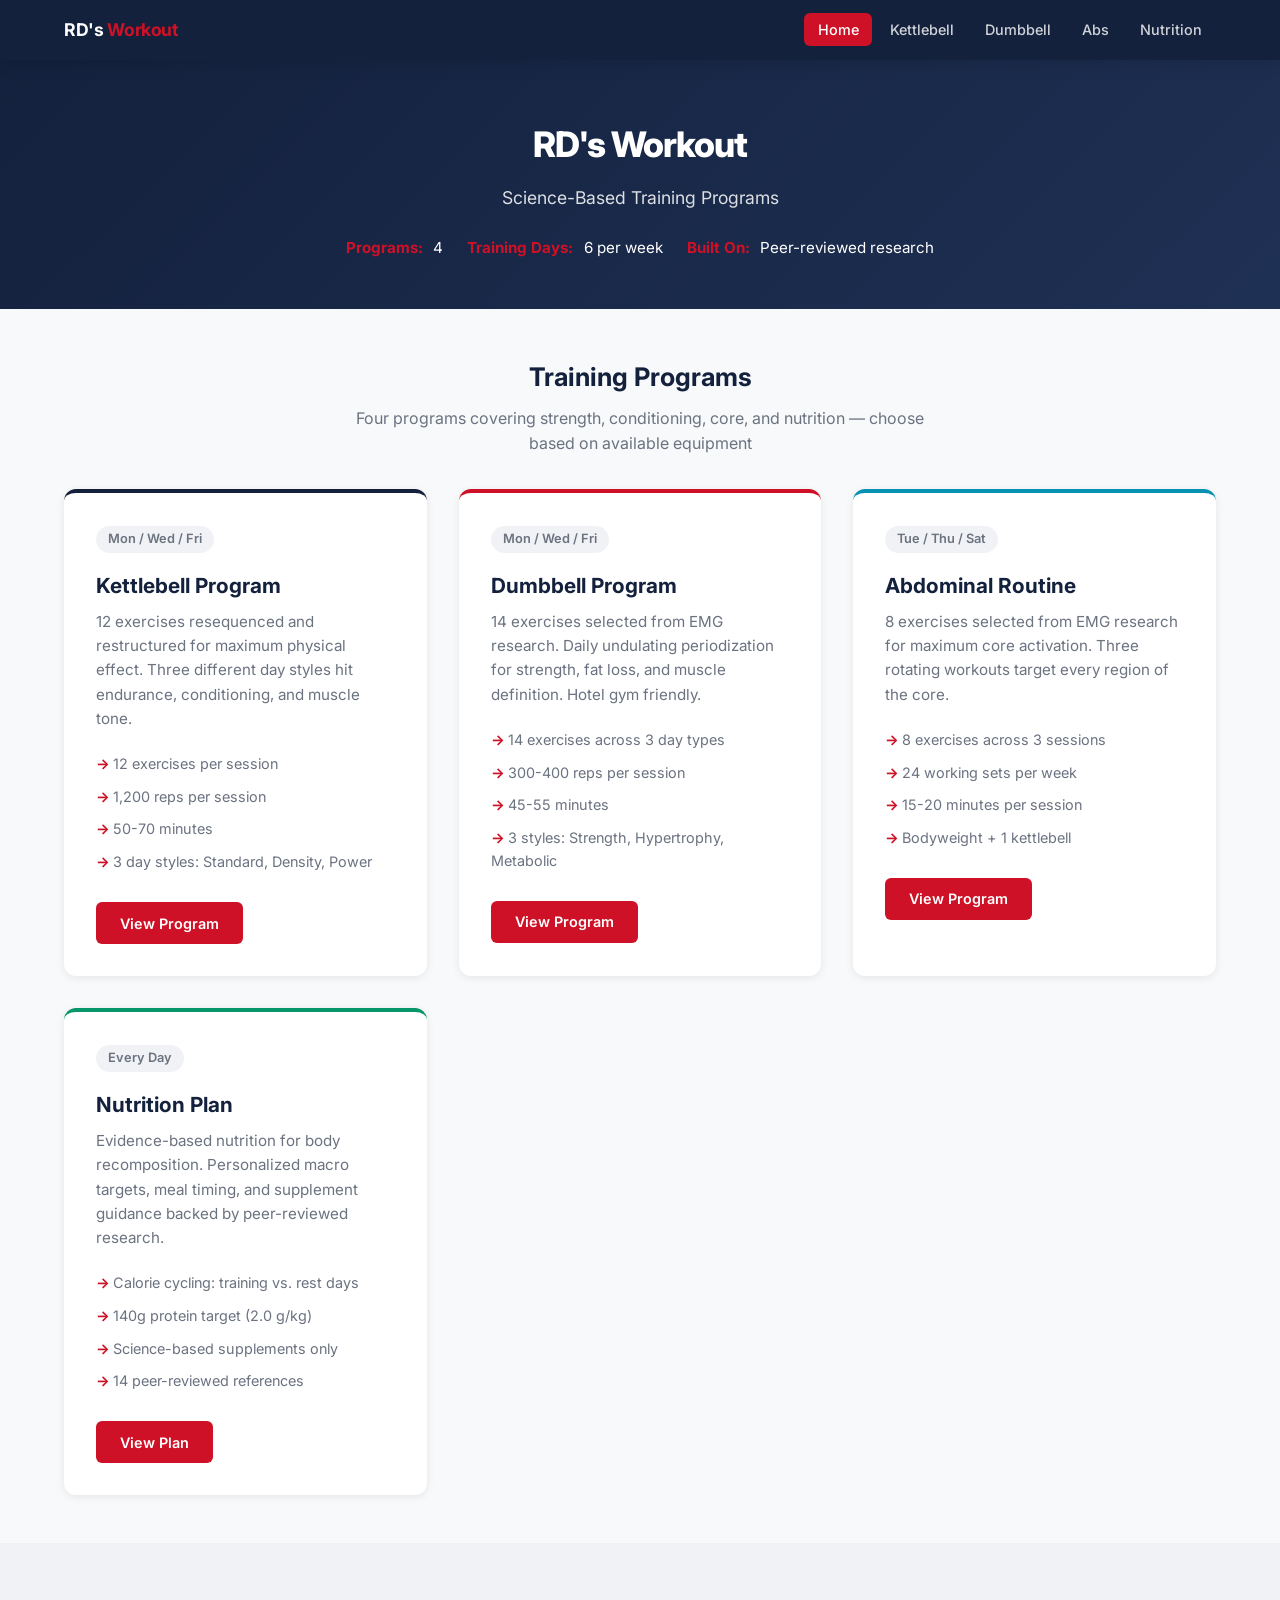
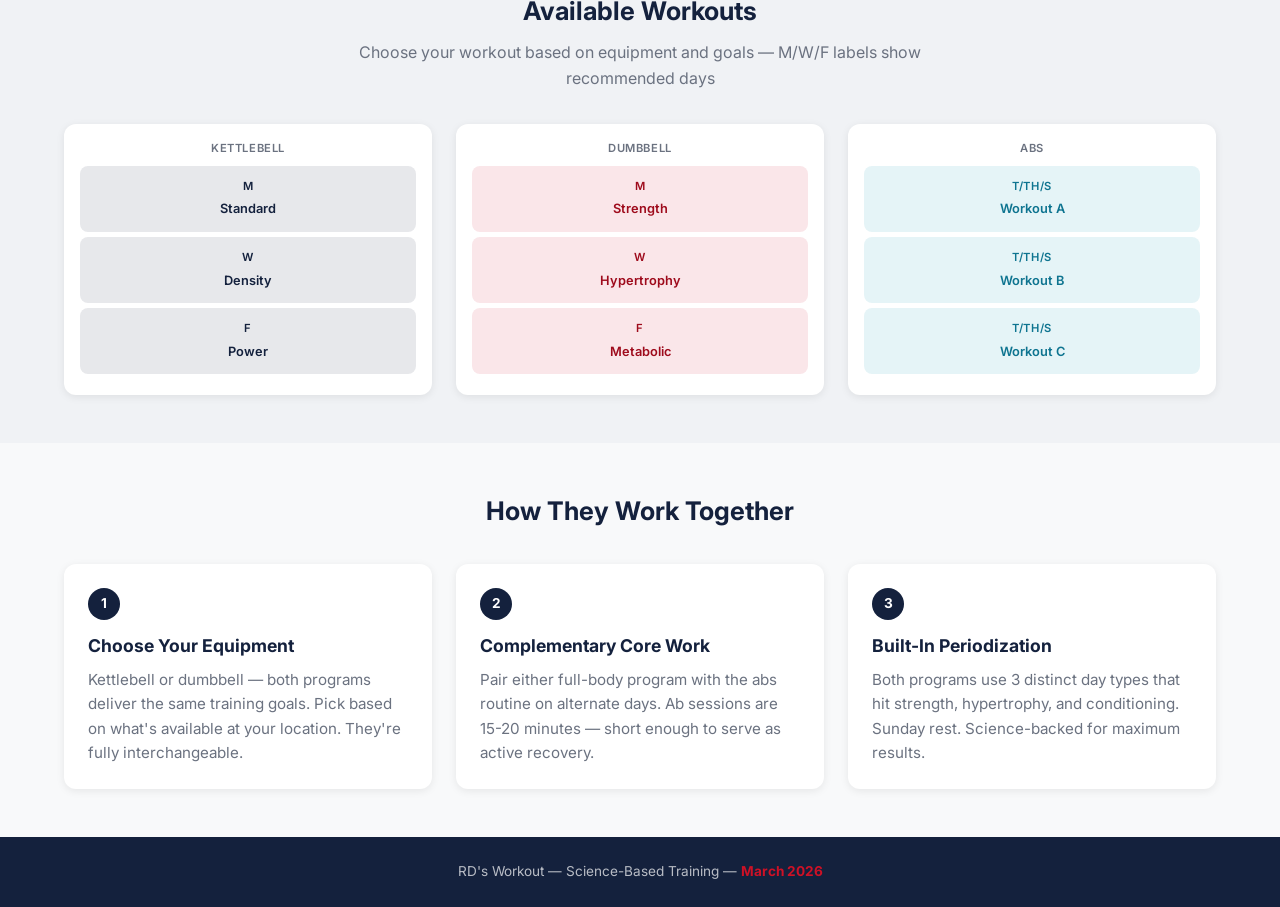
==== commit 707c6ebc: "Add dumbbell program, rebrand to Ole Miss colors, update all pages - 6 new pages: dumbbell overview," ====
--- a/index.html
+++ b/index.html
@@ -16,12 +16,9 @@
       <ul class="nav-links">
         <li><a href="index.html" class="active">Home</a></li>
         <li><a href="kettlebell.html">Kettlebell</a></li>
-        <li><a href="monday.html">Mon</a></li>
-        <li><a href="wednesday.html">Wed</a></li>
-        <li><a href="friday.html">Fri</a></li>
-        <li><a href="exercises.html">Exercises</a></li>
-        <li><a href="progression.html">Progression</a></li>
+        <li><a href="dumbbell.html">Dumbbell</a></li>
         <li><a href="abs.html">Abs</a></li>
+        <li><a href="nutrition.html">Nutrition</a></li>
       </ul>
       <button class="nav-toggle" aria-label="Toggle navigation" aria-expanded="false">
         <span></span><span></span><span></span>
@@ -35,7 +32,7 @@
         <h1>RD's Workout</h1>
         <p class="hero-subtitle">Science-Based Training Programs</p>
         <div class="hero-meta">
-          <div class="hero-meta-item"><strong>Programs:</strong>&nbsp;2</div>
+          <div class="hero-meta-item"><strong>Programs:</strong>&nbsp;4</div>
           <div class="hero-meta-item"><strong>Training Days:</strong>&nbsp;6 per week</div>
           <div class="hero-meta-item"><strong>Built On:</strong>&nbsp;Peer-reviewed research</div>
         </div>
@@ -47,10 +44,10 @@
       <div class="container">
         <div class="section-header">
           <h2>Training Programs</h2>
-          <p>Two complementary programs covering strength, conditioning, and core</p>
+          <p>Four programs covering strength, conditioning, core, and nutrition &mdash; choose based on available equipment</p>
         </div>
 
-        <div class="program-grid">
+        <div class="program-grid" style="grid-template-columns: repeat(auto-fit, minmax(300px, 1fr));">
           <div class="program-card">
             <div class="program-schedule">Mon / Wed / Fri</div>
             <h3>Kettlebell Program</h3>
@@ -62,6 +59,19 @@
               <li>3 day styles: Standard, Density, Power</li>
             </ul>
             <a href="kettlebell.html" class="btn btn-primary">View Program</a>
+          </div>
+
+          <div class="program-card db-card">
+            <div class="program-schedule">Mon / Wed / Fri</div>
+            <h3>Dumbbell Program</h3>
+            <p>14 exercises selected from EMG research. Daily undulating periodization for strength, fat loss, and muscle definition. Hotel gym friendly.</p>
+            <ul>
+              <li>14 exercises across 3 day types</li>
+              <li>300-400 reps per session</li>
+              <li>45-55 minutes</li>
+              <li>3 styles: Strength, Hypertrophy, Metabolic</li>
+            </ul>
+            <a href="dumbbell.html" class="btn btn-primary">View Program</a>
           </div>
 
           <div class="program-card abs-card">
@@ -76,46 +86,49 @@
             </ul>
             <a href="abs.html" class="btn btn-primary">View Program</a>
           </div>
+
+          <div class="program-card" style="border-top-color: #059669;">
+            <div class="program-schedule">Every Day</div>
+            <h3>Nutrition Plan</h3>
+            <p>Evidence-based nutrition for body recomposition. Personalized macro targets, meal timing, and supplement guidance backed by peer-reviewed research.</p>
+            <ul>
+              <li>Calorie cycling: training vs. rest days</li>
+              <li>140g protein target (2.0 g/kg)</li>
+              <li>Science-based supplements only</li>
+              <li>14 peer-reviewed references</li>
+            </ul>
+            <a href="nutrition.html" class="btn btn-primary">View Plan</a>
+          </div>
         </div>
       </div>
     </section>
 
-    <!-- Weekly Schedule -->
+    <!-- Available Workouts -->
     <section class="section section-alt">
       <div class="container">
         <div class="section-header">
-          <h2>Weekly Schedule</h2>
-          <p>Train 6 days, rest 1 &mdash; alternating full-body and core</p>
+          <h2>Available Workouts</h2>
+          <p>Choose your workout based on equipment and goals &mdash; M/W/F labels show recommended days</p>
         </div>
 
-        <div class="week-grid">
-          <div class="week-day kb">
-            <span class="week-day-name">Mon</span>
-            Kettlebell<br>Standard
+        <div class="card-grid" style="grid-template-columns: repeat(auto-fit, minmax(220px, 1fr));">
+          <div class="card" style="text-align:center; padding:1rem;">
+            <div style="font-size:0.7rem; text-transform:uppercase; letter-spacing:0.05em; color:var(--gray-600); font-weight:600; margin-bottom:0.5rem;">Kettlebell</div>
+            <div class="week-day kb" style="margin:0.3rem 0;"><span class="week-day-name">M</span>Standard</div>
+            <div class="week-day kb" style="margin:0.3rem 0;"><span class="week-day-name">W</span>Density</div>
+            <div class="week-day kb" style="margin:0.3rem 0;"><span class="week-day-name">F</span>Power</div>
           </div>
-          <div class="week-day abs-day">
-            <span class="week-day-name">Tue</span>
-            Abs<br>Stability
+          <div class="card" style="text-align:center; padding:1rem;">
+            <div style="font-size:0.7rem; text-transform:uppercase; letter-spacing:0.05em; color:var(--gray-600); font-weight:600; margin-bottom:0.5rem;">Dumbbell</div>
+            <div class="week-day db" style="margin:0.3rem 0;"><span class="week-day-name">M</span>Strength</div>
+            <div class="week-day db" style="margin:0.3rem 0;"><span class="week-day-name">W</span>Hypertrophy</div>
+            <div class="week-day db" style="margin:0.3rem 0;"><span class="week-day-name">F</span>Metabolic</div>
           </div>
-          <div class="week-day kb">
-            <span class="week-day-name">Wed</span>
-            Kettlebell<br>Density
-          </div>
-          <div class="week-day abs-day">
-            <span class="week-day-name">Thu</span>
-            Abs<br>Lateral
-          </div>
-          <div class="week-day kb">
-            <span class="week-day-name">Fri</span>
-            Kettlebell<br>Power
-          </div>
-          <div class="week-day abs-day">
-            <span class="week-day-name">Sat</span>
-            Abs<br>Strength
-          </div>
-          <div class="week-day rest">
-            <span class="week-day-name">Sun</span>
-            Rest &amp;<br>Recover
+          <div class="card" style="text-align:center; padding:1rem;">
+            <div style="font-size:0.7rem; text-transform:uppercase; letter-spacing:0.05em; color:var(--gray-600); font-weight:600; margin-bottom:0.5rem;">Abs</div>
+            <div class="week-day abs-day" style="margin:0.3rem 0;"><span class="week-day-name">T/Th/S</span>Workout A</div>
+            <div class="week-day abs-day" style="margin:0.3rem 0;"><span class="week-day-name">T/Th/S</span>Workout B</div>
+            <div class="week-day abs-day" style="margin:0.3rem 0;"><span class="week-day-name">T/Th/S</span>Workout C</div>
           </div>
         </div>
       </div>
@@ -130,18 +143,18 @@
         <div class="card-grid">
           <div class="card">
             <div class="card-number">1</div>
-            <h3>No Overlap</h3>
-            <p>Kettlebell days train full-body strength and conditioning. Ab days target core muscles directly. Never the same muscle groups two days in a row.</p>
+            <h3>Choose Your Equipment</h3>
+            <p>Kettlebell or dumbbell &mdash; both programs deliver the same training goals. Pick based on what's available at your location. They're fully interchangeable.</p>
           </div>
           <div class="card">
             <div class="card-number">2</div>
-            <h3>Complementary Training</h3>
-            <p>Kettlebell swings and presses build core stability indirectly. Dedicated ab work builds the visible strength and definition that compound movements alone can't achieve.</p>
+            <h3>Complementary Core Work</h3>
+            <p>Pair either full-body program with the abs routine on alternate days. Ab sessions are 15-20 minutes &mdash; short enough to serve as active recovery.</p>
           </div>
           <div class="card">
             <div class="card-number">3</div>
-            <h3>Built-In Recovery</h3>
-            <p>Sunday rest. Ab sessions are 15-20 minutes &mdash; short enough that they serve as active recovery between heavy kettlebell days.</p>
+            <h3>Built-In Periodization</h3>
+            <p>Both programs use 3 distinct day types that hit strength, hypertrophy, and conditioning. Sunday rest. Science-backed for maximum results.</p>
           </div>
         </div>
       </div>
--- a/css/style.css
+++ b/css/style.css
@@ -3,10 +3,11 @@
    ============================================ */
 
 :root {
-  --navy: #1a3c6e;
-  --navy-light: #2a5298;
-  --orange: #e8632b;
-  --orange-hover: #d4551f;
+  --navy: #14213D;
+  --navy-light: #1e3054;
+  --accent: #CE1126;
+  --accent-hover: #a80e1f;
+  --powder-blue: #006BA6;
   --bg: #f8f9fa;
   --white: #ffffff;
   --gray-50: #f0f2f5;
@@ -33,7 +34,7 @@
 }
 
 a { color: var(--navy); text-decoration: none; transition: color var(--transition); }
-a:hover { color: var(--orange); }
+a:hover { color: var(--accent); }
 
 /* ============================================
    Navigation
@@ -66,7 +67,7 @@
   letter-spacing: -0.02em;
 }
 
-.nav-logo span { color: var(--orange); }
+.nav-logo span { color: var(--accent); }
 
 .nav-links {
   display: flex;
@@ -84,7 +85,7 @@
 }
 
 .nav-links a:hover { color: var(--white); background: rgba(255,255,255,0.1); }
-.nav-links a.active { color: var(--white); background: var(--orange); }
+.nav-links a.active { color: var(--white); background: var(--accent); }
 
 .nav-toggle {
   display: none;
@@ -103,6 +104,41 @@
   transition: all var(--transition);
 }
 
+/* Sub-navigation (KB pages) */
+.subnav {
+  background: var(--gray-50);
+  border-bottom: 1px solid var(--gray-100);
+  position: fixed;
+  top: 60px;
+  left: 0;
+  right: 0;
+  z-index: 999;
+}
+
+.subnav-inner {
+  max-width: 1200px;
+  margin: 0 auto;
+  padding: 0 1.5rem;
+  display: flex;
+  gap: 0.25rem;
+  height: 40px;
+  align-items: center;
+}
+
+.subnav a {
+  color: var(--gray-600);
+  padding: 0.35rem 0.75rem;
+  border-radius: 5px;
+  font-size: 0.82rem;
+  font-weight: 500;
+  transition: all var(--transition);
+}
+
+.subnav a:hover { color: var(--navy); background: var(--gray-100); }
+.subnav a.active { color: var(--white); background: var(--navy); }
+
+.has-subnav main { padding-top: 100px; }
+
 /* ============================================
    Layout
    ============================================ */
@@ -153,7 +189,7 @@
   font-size: 0.95rem;
 }
 
-.hero-meta-item strong { color: var(--orange); }
+.hero-meta-item strong { color: var(--accent); }
 
 /* ============================================
    Day Header (workout pages)
@@ -164,9 +200,12 @@
   text-align: center;
 }
 
-.day-hero.monday { background: linear-gradient(135deg, #1a3c6e 0%, #2a5298 100%); color: white; }
-.day-hero.wednesday { background: linear-gradient(135deg, #b45309 0%, #e8632b 100%); color: white; }
+.day-hero.monday { background: linear-gradient(135deg, #14213D 0%, #1e3054 100%); color: white; }
+.day-hero.wednesday { background: linear-gradient(135deg, #9e0b1c 0%, #CE1126 100%); color: white; }
 .day-hero.friday { background: linear-gradient(135deg, #065f46 0%, #059669 100%); color: white; }
+.day-hero.strength { background: linear-gradient(135deg, #14213D 0%, #1e3054 100%); color: white; }
+.day-hero.hypertrophy { background: linear-gradient(135deg, #9e0b1c 0%, #CE1126 100%); color: white; }
+.day-hero.metabolic { background: linear-gradient(135deg, #004d73 0%, #006BA6 100%); color: white; }
 
 .day-hero h1 { font-size: 2rem; font-weight: 800; margin-bottom: 0.5rem; }
 .day-hero .day-tag {
@@ -266,14 +305,17 @@
 }
 
 .day-card.monday-card { border-top-color: var(--navy); }
-.day-card.wednesday-card { border-top-color: var(--orange); }
+.day-card.wednesday-card { border-top-color: var(--accent); }
 .day-card.friday-card { border-top-color: #059669; }
+.day-card.strength-card { border-top-color: var(--navy); }
+.day-card.hypertrophy-card { border-top-color: var(--accent); }
+.day-card.metabolic-card { border-top-color: var(--powder-blue); }
 
 .day-card h3 { font-size: 1.2rem; margin-bottom: 0.25rem; }
 .day-card .day-label { color: var(--gray-600); font-size: 0.85rem; text-transform: uppercase; letter-spacing: 0.05em; font-weight: 600; margin-bottom: 0.75rem; }
 .day-card ul { list-style: none; text-align: left; margin: 1rem 0; }
 .day-card ul li { padding: 0.3rem 0; font-size: 0.9rem; color: var(--gray-600); }
-.day-card ul li::before { content: "→ "; color: var(--orange); font-weight: 700; }
+.day-card ul li::before { content: "→ "; color: var(--accent); font-weight: 700; }
 
 .btn {
   display: inline-block;
@@ -286,8 +328,8 @@
   border: none;
 }
 
-.btn-primary { background: var(--orange); color: var(--white); }
-.btn-primary:hover { background: var(--orange-hover); color: var(--white); }
+.btn-primary { background: var(--accent); color: var(--white); }
+.btn-primary:hover { background: var(--accent-hover); color: var(--white); }
 .btn-outline { border: 2px solid var(--navy); color: var(--navy); background: transparent; }
 .btn-outline:hover { background: var(--navy); color: var(--white); }
 
@@ -353,12 +395,14 @@
 .phase-rotation { background: #ede9fe; color: #5b21b6; }
 .phase-isometric { background: #e0e7ff; color: #3730a3; }
 .phase-anti-rotation { background: #dbeafe; color: #1e40af; }
+.phase-compound-lower { background: #fef3c7; color: #92400e; }
+.phase-finisher { background: #fecaca; color: #991b1b; }
 
 .demo-link {
   display: inline-block;
   margin-top: 0.25rem;
   font-size: 0.8rem;
-  color: var(--orange);
+  color: var(--accent);
   font-weight: 600;
 }
 
@@ -459,7 +503,7 @@
   content: "→";
   position: absolute;
   left: 0;
-  color: var(--orange);
+  color: var(--accent);
   font-weight: 700;
 }
 
@@ -510,7 +554,7 @@
   font-size: 0.9rem;
   color: var(--gray-600);
 }
-.cooldown li::before { content: "• "; color: var(--orange); font-weight: 700; }
+.cooldown li::before { content: "• "; color: var(--accent); font-weight: 700; }
 
 /* ============================================
    Day Navigation
@@ -565,7 +609,7 @@
   width: 12px;
   height: 12px;
   border-radius: 50%;
-  background: var(--orange);
+  background: var(--accent);
   border: 3px solid var(--bg);
 }
 
@@ -581,7 +625,7 @@
   font-size: 0.9rem;
   color: var(--gray-600);
 }
-.timeline-item li::before { content: "→ "; color: var(--orange); font-weight: 700; }
+.timeline-item li::before { content: "→ "; color: var(--accent); font-weight: 700; }
 
 /* ============================================
    Quick Reference
@@ -647,13 +691,13 @@
   font-size: 0.85rem;
 }
 
-footer strong { color: var(--orange); }
+footer strong { color: var(--accent); }
 
 /* ============================================
    Abs Program
    ============================================ */
 
-.day-hero.abs { background: linear-gradient(135deg, #0e7490 0%, #0891b2 100%); color: white; }
+.day-hero.abs { background: linear-gradient(135deg, #14213D 0%, #1e3054 100%); color: white; }
 
 .abs-card { border-top-color: #0891b2; }
 
@@ -696,7 +740,7 @@
 .program-card p { color: var(--gray-600); font-size: 0.95rem; margin-bottom: 1rem; }
 .program-card ul { list-style: none; margin-bottom: 1.5rem; }
 .program-card ul li { padding: 0.3rem 0; font-size: 0.9rem; color: var(--gray-600); }
-.program-card ul li::before { content: "→ "; color: var(--orange); font-weight: 700; }
+.program-card ul li::before { content: "→ "; color: var(--accent); font-weight: 700; }
 
 .week-grid {
   display: grid;
@@ -721,7 +765,8 @@
   margin-bottom: 0.25rem;
 }
 
-.week-day.kb { background: rgba(26,60,110,0.1); color: var(--navy); }
+.week-day.kb { background: rgba(20,33,61,0.1); color: var(--navy); }
+.week-day.db { background: rgba(206,17,38,0.1); color: #9e0b1c; }
 .week-day.abs-day { background: rgba(8,145,178,0.1); color: #0e7490; }
 .week-day.rest { background: var(--gray-50); color: var(--gray-300); }
 
@@ -776,6 +821,10 @@
   }
   .nav-toggle { display: block; }
 
+  .subnav-inner { gap: 0.15rem; overflow-x: auto; }
+  .subnav a { font-size: 0.75rem; padding: 0.3rem 0.5rem; white-space: nowrap; }
+  .has-subnav .nav-links.open { top: 60px; }
+
   .hero h1 { font-size: 1.6rem; }
   .hero-meta { gap: 0.75rem; }
 
@@ -800,3 +849,49 @@
   .section { padding: 2rem 0; }
   .container { padding: 0 1rem; }
 }
+
+/* ============================================
+   Dumbbell Program
+   ============================================ */
+
+.program-card.db-card { border-top-color: var(--accent); }
+
+.superset-label {
+  display: inline-block;
+  padding: 0.15rem 0.5rem;
+  border-radius: 4px;
+  font-size: 0.7rem;
+  font-weight: 700;
+  text-transform: uppercase;
+  letter-spacing: 0.03em;
+  background: var(--accent);
+  color: var(--white);
+  margin-right: 0.5rem;
+}
+
+.circuit-header {
+  background: var(--navy);
+  color: var(--white);
+  padding: 0.6rem 1rem;
+  font-weight: 700;
+  font-size: 0.85rem;
+  text-transform: uppercase;
+  letter-spacing: 0.03em;
+}
+
+.circuit-header.circuit-b { background: #1e3054; }
+.circuit-header.finisher { background: #9e0b1c; }
+
+tbody tr.superset-a { background: rgba(206,17,38,0.03); }
+tbody tr.superset-b { background: rgba(206,17,38,0.06); border-bottom: 2px solid var(--gray-100) !important; }
+
+.tempo-badge {
+  display: inline-block;
+  padding: 0.1rem 0.4rem;
+  border-radius: 3px;
+  font-size: 0.7rem;
+  font-weight: 600;
+  background: var(--gray-50);
+  color: var(--gray-600);
+  font-family: monospace;
+}
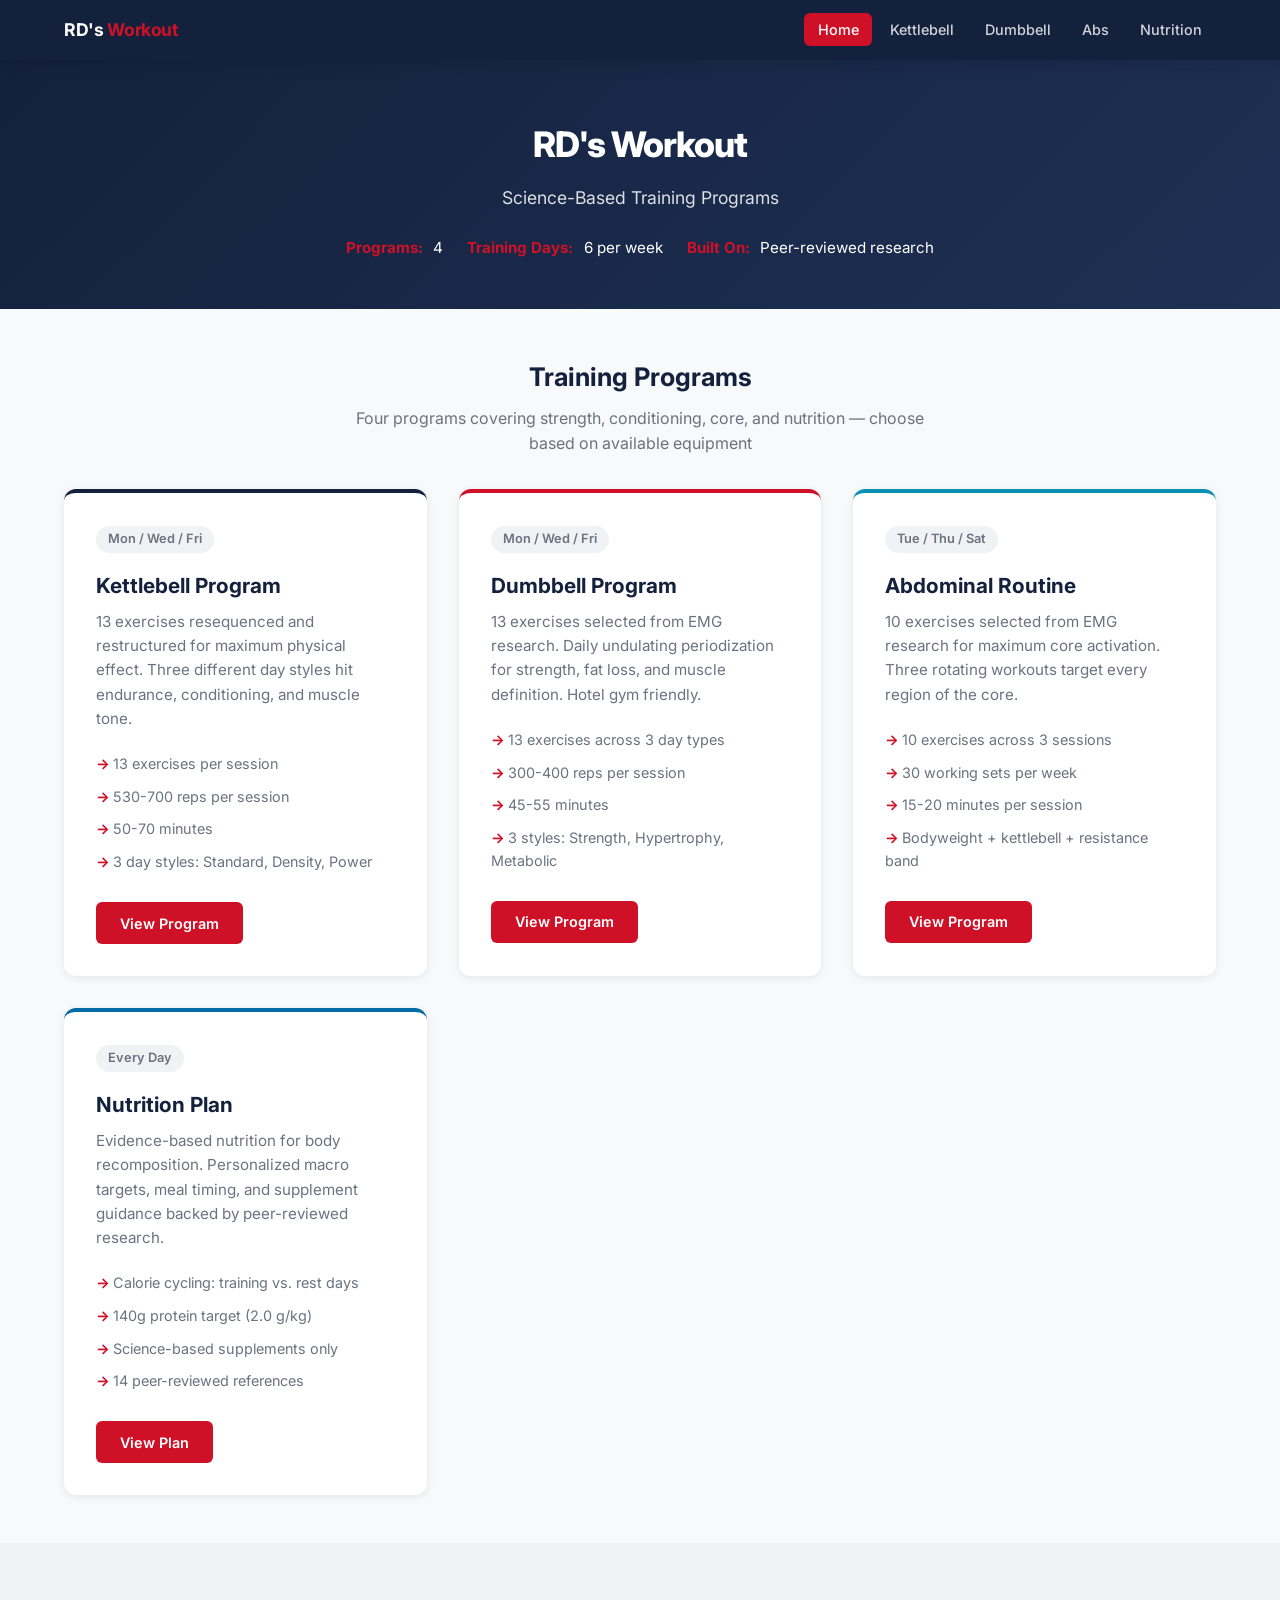
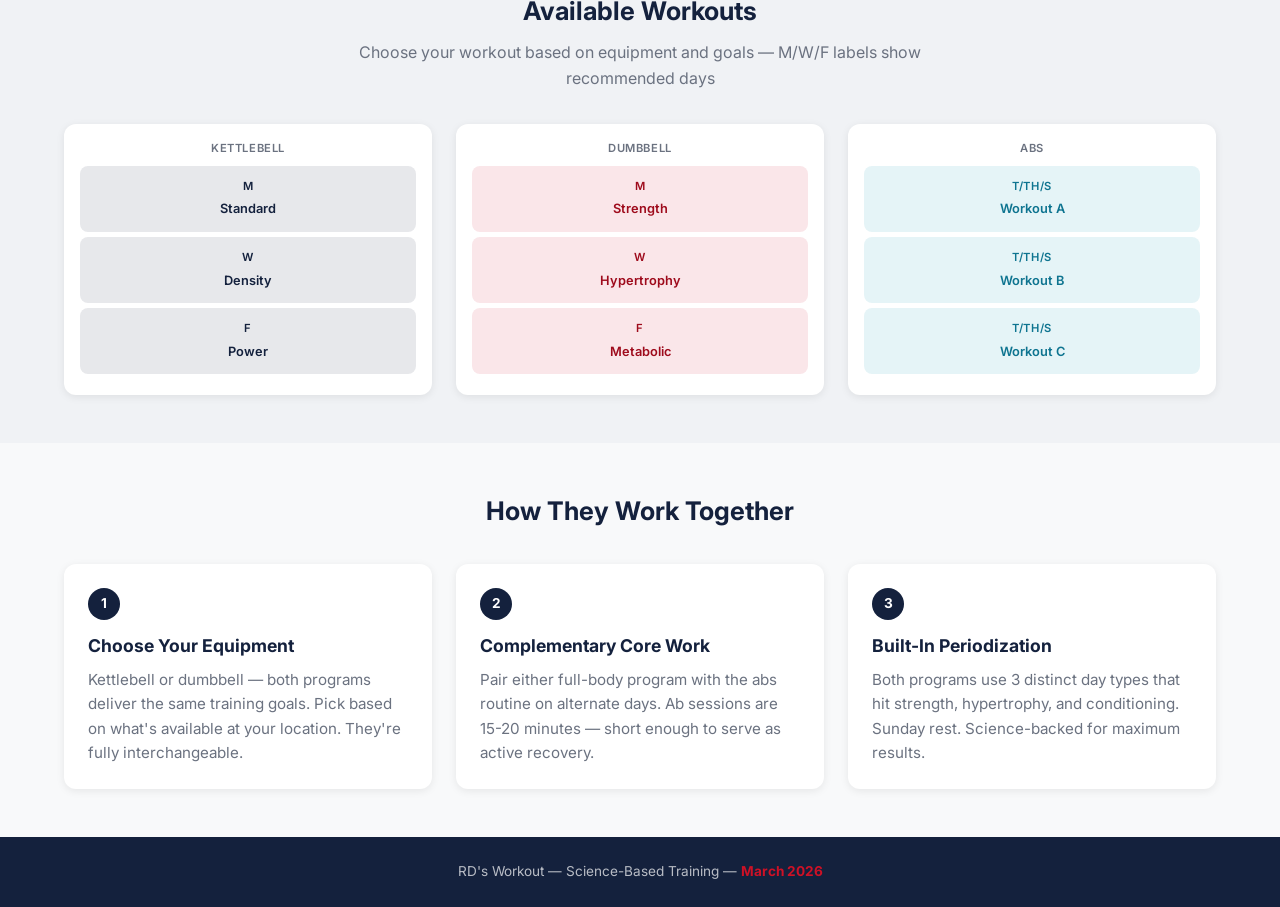
==== commit b0ab3ab0: "Update all programs: reorder KB, rebalance DB, expand Abs KB program: 13 exercises in optimized orde" ====
--- a/index.html
+++ b/index.html
@@ -51,10 +51,10 @@
           <div class="program-card">
             <div class="program-schedule">Mon / Wed / Fri</div>
             <h3>Kettlebell Program</h3>
-            <p>12 exercises resequenced and restructured for maximum physical effect. Three different day styles hit endurance, conditioning, and muscle tone.</p>
+            <p>13 exercises resequenced and restructured for maximum physical effect. Three different day styles hit endurance, conditioning, and muscle tone.</p>
             <ul>
-              <li>12 exercises per session</li>
-              <li>1,200 reps per session</li>
+              <li>13 exercises per session</li>
+              <li>530-700 reps per session</li>
               <li>50-70 minutes</li>
               <li>3 day styles: Standard, Density, Power</li>
             </ul>
@@ -64,9 +64,9 @@
           <div class="program-card db-card">
             <div class="program-schedule">Mon / Wed / Fri</div>
             <h3>Dumbbell Program</h3>
-            <p>14 exercises selected from EMG research. Daily undulating periodization for strength, fat loss, and muscle definition. Hotel gym friendly.</p>
+            <p>13 exercises selected from EMG research. Daily undulating periodization for strength, fat loss, and muscle definition. Hotel gym friendly.</p>
             <ul>
-              <li>14 exercises across 3 day types</li>
+              <li>13 exercises across 3 day types</li>
               <li>300-400 reps per session</li>
               <li>45-55 minutes</li>
               <li>3 styles: Strength, Hypertrophy, Metabolic</li>
@@ -77,17 +77,17 @@
           <div class="program-card abs-card">
             <div class="program-schedule">Tue / Thu / Sat</div>
             <h3>Abdominal Routine</h3>
-            <p>8 exercises selected from EMG research for maximum core activation. Three rotating workouts target every region of the core.</p>
+            <p>10 exercises selected from EMG research for maximum core activation. Three rotating workouts target every region of the core.</p>
             <ul>
-              <li>8 exercises across 3 sessions</li>
-              <li>24 working sets per week</li>
+              <li>10 exercises across 3 sessions</li>
+              <li>30 working sets per week</li>
               <li>15-20 minutes per session</li>
-              <li>Bodyweight + 1 kettlebell</li>
+              <li>Bodyweight + kettlebell + resistance band</li>
             </ul>
             <a href="abs.html" class="btn btn-primary">View Program</a>
           </div>
 
-          <div class="program-card" style="border-top-color: #059669;">
+          <div class="program-card" style="border-top-color: #006BA6;">
             <div class="program-schedule">Every Day</div>
             <h3>Nutrition Plan</h3>
             <p>Evidence-based nutrition for body recomposition. Personalized macro targets, meal timing, and supplement guidance backed by peer-reviewed research.</p>
--- a/css/style.css
+++ b/css/style.css
@@ -202,7 +202,7 @@
 
 .day-hero.monday { background: linear-gradient(135deg, #14213D 0%, #1e3054 100%); color: white; }
 .day-hero.wednesday { background: linear-gradient(135deg, #9e0b1c 0%, #CE1126 100%); color: white; }
-.day-hero.friday { background: linear-gradient(135deg, #065f46 0%, #059669 100%); color: white; }
+.day-hero.friday { background: linear-gradient(135deg, #14213D 0%, #1e3054 100%); color: white; }
 .day-hero.strength { background: linear-gradient(135deg, #14213D 0%, #1e3054 100%); color: white; }
 .day-hero.hypertrophy { background: linear-gradient(135deg, #9e0b1c 0%, #CE1126 100%); color: white; }
 .day-hero.metabolic { background: linear-gradient(135deg, #004d73 0%, #006BA6 100%); color: white; }
@@ -306,7 +306,7 @@
 
 .day-card.monday-card { border-top-color: var(--navy); }
 .day-card.wednesday-card { border-top-color: var(--accent); }
-.day-card.friday-card { border-top-color: #059669; }
+.day-card.friday-card { border-top-color: #006BA6; }
 .day-card.strength-card { border-top-color: var(--navy); }
 .day-card.hypertrophy-card { border-top-color: var(--accent); }
 .day-card.metabolic-card { border-top-color: var(--powder-blue); }
@@ -397,6 +397,7 @@
 .phase-anti-rotation { background: #dbeafe; color: #1e40af; }
 .phase-compound-lower { background: #fef3c7; color: #92400e; }
 .phase-finisher { background: #fecaca; color: #991b1b; }
+.phase-carry { background: #ccfbf1; color: #0f766e; }
 
 .demo-link {
   display: inline-block;
